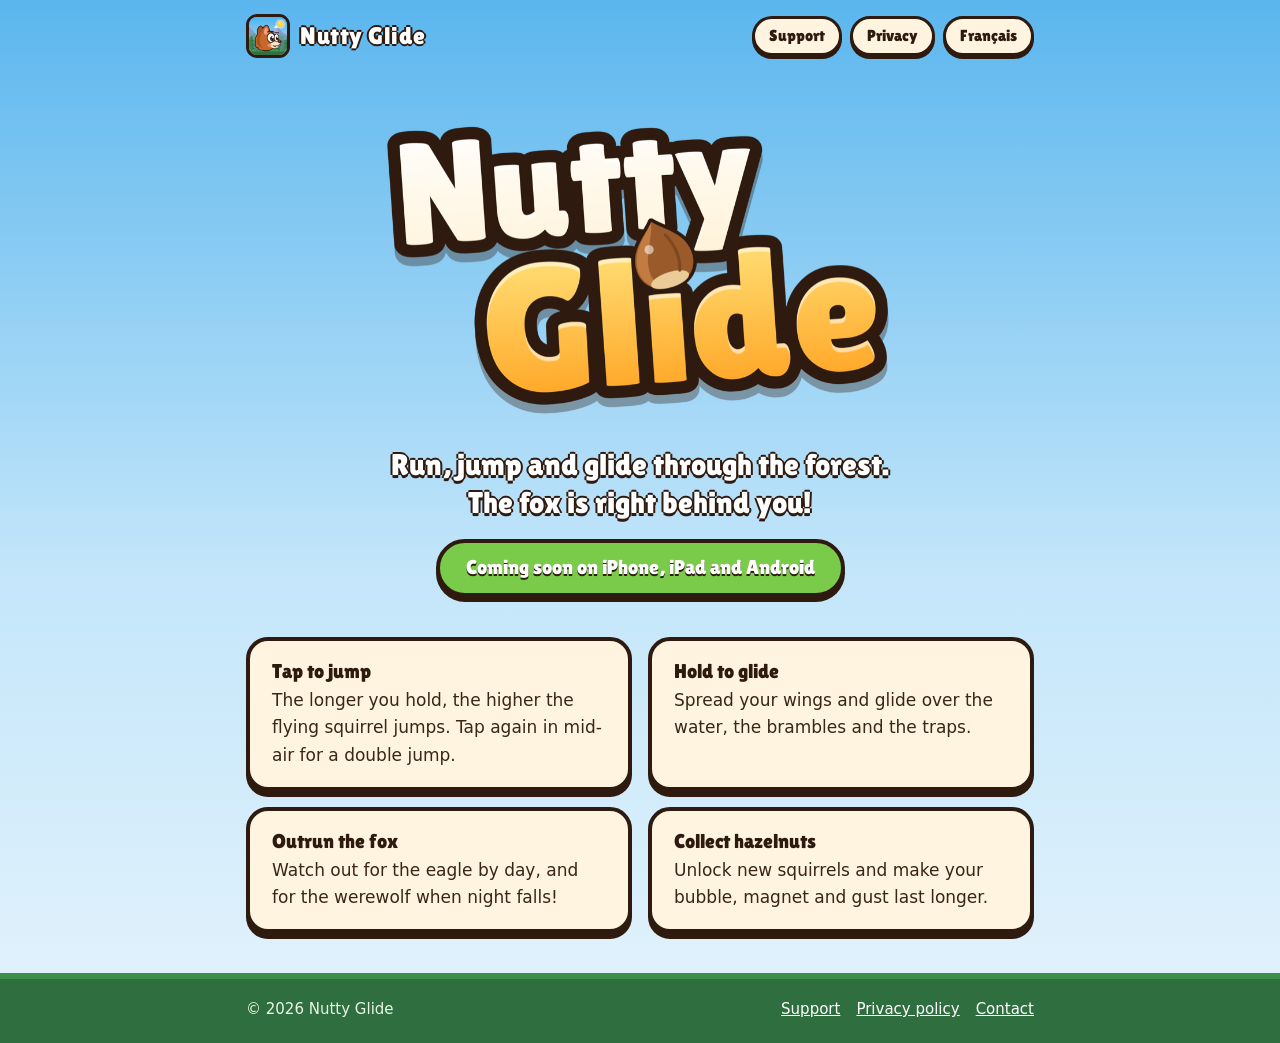
==== index.html @ 90b7078e "Nutty Glide website: home, privacy policy and support (English and French)" ====
<!doctype html>
<html lang="en">
<head>
  <meta charset="utf-8">
  <meta name="viewport" content="width=device-width, initial-scale=1">
  <meta http-equiv="Content-Security-Policy" content="default-src 'none'; img-src 'self'; style-src 'self'; font-src 'self'; base-uri 'none'; form-action 'none'">
  <meta name="referrer" content="no-referrer">
  <title>Nutty Glide: Squirrel Run</title>
  <meta name="description" content="Run, jump and glide through the forest with a flying squirrel. The fox is right behind you! A free game for iPhone, iPad and Android.">
  <link rel="icon" type="image/png" href="img/favicon.png">
  <link rel="apple-touch-icon" href="img/apple-touch-icon.png">
  <link rel="alternate" hreflang="fr" href="fr/">
  <link rel="stylesheet" href="style.css">
</head>
<body>
  <header class="top">
    <div class="wrap">
      <a class="brand" href="./"><img src="img/icon.png" alt="">Nutty Glide</a>
      <nav class="nav">
        <a href="support.html">Support</a>
        <a href="privacy.html">Privacy</a>
        <a href="fr/" hreflang="fr" lang="fr">Français</a>
      </nav>
    </div>
  </header>

  <main>
    <div class="wrap">
      <section class="hero">
        <img src="img/logo.png" width="900" height="585" alt="Nutty Glide">
        <p class="tagline">Run, jump and glide through the forest.<br>The fox is right behind you!</p>
        <span class="soon">Coming soon on iPhone, iPad and Android</span>
      </section>

      <section class="features">
        <div class="card">
          <h3>Tap to jump</h3>
          <p>The longer you hold, the higher the flying squirrel jumps. Tap again in mid-air for a double jump.</p>
        </div>
        <div class="card">
          <h3>Hold to glide</h3>
          <p>Spread your wings and glide over the water, the brambles and the traps.</p>
        </div>
        <div class="card">
          <h3>Outrun the fox</h3>
          <p>Watch out for the eagle by day, and for the werewolf when night falls!</p>
        </div>
        <div class="card">
          <h3>Collect hazelnuts</h3>
          <p>Unlock new squirrels and make your bubble, magnet and gust last longer.</p>
        </div>
      </section>
    </div>
  </main>

  <footer class="foot">
    <div class="wrap">
      <span>© 2026 Nutty Glide</span>
      <nav>
        <a href="support.html">Support</a>
        <a href="privacy.html">Privacy policy</a>
        <a href="mailto:aiconsulting.tech@proton.me">Contact</a>
      </nav>
    </div>
  </footer>
</body>
</html>
---- style.css ----
/* Nutty Glide website: the game's colors (sky, forest, wooden boards with a dark outline). No external files:
   the font is served from here, the site sets no cookie and loads nothing from other sites. */
@font-face {
  font-family: "Lilita One";
  src: url("fonts/LilitaOne-Regular.woff") format("woff");
  font-display: swap;
}

:root {
  --sky: #5bb6ee;
  --sky-light: #c4e6fa;
  --ink: #2e1a0f;
  --cream: #fff4df;
  --wood: #c98a4b;
  --wood-light: #e8b277;
  --green: #7acb4a;
  --green-dark: #3e8e4e;
  --forest: #2f6e3f;
  --text: #3a2618;
  --muted: #7a5a40;
}

* {
  box-sizing: border-box;
}

html {
  -webkit-text-size-adjust: 100%;
}

body {
  margin: 0;
  min-height: 100vh;
  display: flex;
  flex-direction: column;
  color: var(--text);
  background: linear-gradient(180deg, var(--sky) 0%, var(--sky-light) 55%, #e4f3fc 100%);
  font: 17px/1.6 system-ui, -apple-system, "Segoe UI", Roboto, "Helvetica Neue", Arial, sans-serif;
}

a {
  color: #1f6fb2;
}

.wrap {
  width: 100%;
  max-width: 820px;
  margin: 0 auto;
  padding: 0 16px;
}

/* Top bar */
.top {
  padding: 14px 0;
}

.top .wrap {
  display: flex;
  align-items: center;
  justify-content: space-between;
  gap: 12px;
  flex-wrap: wrap;
}

.brand {
  display: flex;
  align-items: center;
  gap: 10px;
  text-decoration: none;
  color: #fff;
  font-family: "Lilita One", system-ui, sans-serif;
  font-size: 24px;
  letter-spacing: 0.5px;
  text-shadow: 0 2px 0 var(--ink), 2px 0 0 var(--ink), -2px 0 0 var(--ink), 0 -2px 0 var(--ink);
}

.brand img {
  width: 44px;
  height: 44px;
  border-radius: 11px;
  border: 3px solid var(--ink);
}

.nav {
  display: flex;
  gap: 8px;
  flex-wrap: wrap;
}

.nav a {
  font-family: "Lilita One", system-ui, sans-serif;
  font-size: 16px;
  text-decoration: none;
  color: var(--ink);
  background: var(--cream);
  border: 3px solid var(--ink);
  border-radius: 999px;
  padding: 4px 14px 5px;
  box-shadow: 0 3px 0 var(--ink);
}

.nav a:active {
  transform: translateY(2px);
  box-shadow: 0 1px 0 var(--ink);
}

main {
  flex: 1;
  padding: 8px 0 40px;
}

/* Home */
.hero {
  text-align: center;
  padding: 12px 0 8px;
}

.hero img {
  width: 100%;
  max-width: 520px;
  height: auto;
}

.tagline {
  font-family: "Lilita One", system-ui, sans-serif;
  font-size: clamp(22px, 5vw, 30px);
  line-height: 1.25;
  color: #fff;
  margin: 8px 0 18px;
  text-shadow: 0 3px 0 var(--ink), 2px 0 0 var(--ink), -2px 0 0 var(--ink), 0 -2px 0 var(--ink);
}

.soon {
  display: inline-block;
  font-family: "Lilita One", system-ui, sans-serif;
  font-size: 20px;
  color: #fff;
  background: var(--green);
  border: 4px solid var(--ink);
  border-radius: 999px;
  padding: 8px 26px 10px;
  box-shadow: 0 5px 0 var(--ink);
  text-shadow: 0 2px 0 var(--ink);
}

.features {
  display: grid;
  grid-template-columns: repeat(auto-fit, minmax(300px, 1fr));
  gap: 16px;
  margin-top: 32px;
}

/* Wooden board cards */
.card {
  background: var(--cream);
  border: 4px solid var(--ink);
  border-radius: 22px;
  box-shadow: 0 6px 0 var(--ink);
  padding: 18px 22px;
}

.features .card h3 {
  margin: 0 0 4px;
}

.features .card p {
  margin: 0;
}

.board {
  background: var(--cream);
  border: 4px solid var(--ink);
  border-radius: 24px;
  box-shadow: 0 7px 0 var(--ink);
  padding: 8px 26px 26px;
  margin-top: 8px;
}

.board > h1:first-child {
  margin-top: 0;
}

h1,
h2,
h3 {
  font-family: "Lilita One", system-ui, sans-serif;
  font-weight: normal;
  color: var(--ink);
  line-height: 1.2;
}

h1 {
  font-size: clamp(28px, 6vw, 38px);
  margin: 18px 0 4px;
}

h2 {
  font-size: 24px;
  margin: 30px 0 6px;
}

h3 {
  font-size: 20px;
}

.updated {
  color: var(--muted);
  margin: 0 0 18px;
}

.summary {
  background: #fde7c4;
  border: 3px solid var(--wood);
  border-radius: 16px;
  padding: 10px 18px;
}

.summary ul {
  margin: 6px 0;
  padding-left: 20px;
}

li {
  margin: 4px 0;
}

.mail {
  font-weight: 700;
  word-break: break-all;
}

/* Bottom: the forest */
.foot {
  background: var(--forest);
  border-top: 6px solid var(--green-dark);
  color: #e9f6e4;
  padding: 18px 0 22px;
  font-size: 15px;
}

.foot a {
  color: #fff;
}

.foot .wrap {
  display: flex;
  justify-content: space-between;
  gap: 10px 20px;
  flex-wrap: wrap;
}

.foot nav {
  display: flex;
  gap: 16px;
  flex-wrap: wrap;
}
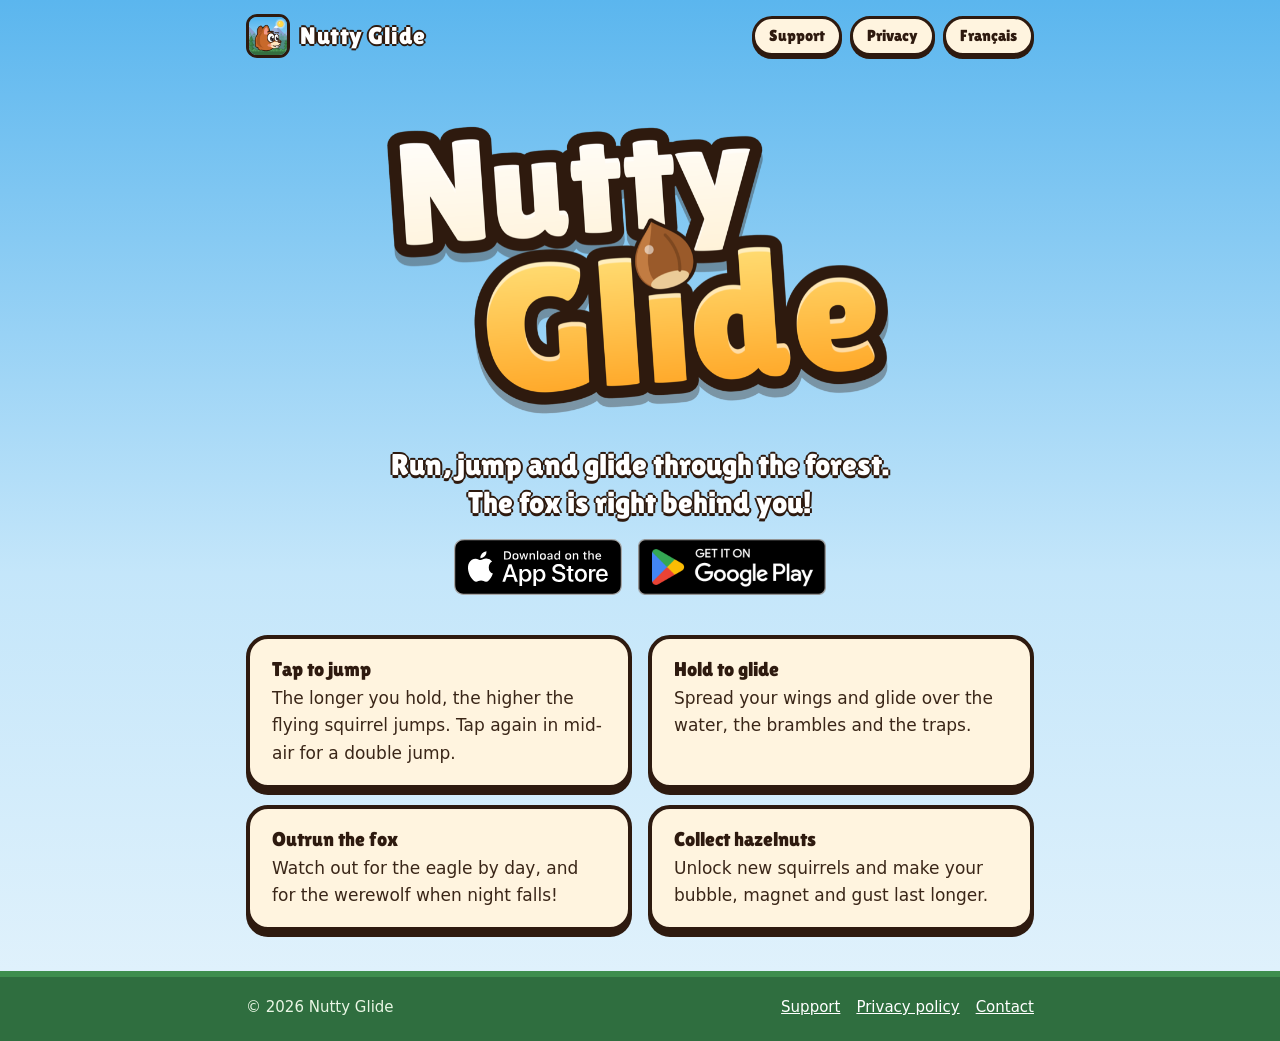
==== commit 5df0e9e7: "Home: App Store and Google Play badges instead of "Coming soon" Nutty Glide is out on both stores: t" ====
--- a/index.html
+++ b/index.html
@@ -29,7 +29,10 @@
       <section class="hero">
         <img src="img/logo.png" width="900" height="585" alt="Nutty Glide">
         <p class="tagline">Run, jump and glide through the forest.<br>The fox is right behind you!</p>
-        <span class="soon">Coming soon on iPhone, iPad and Android</span>
+        <div class="stores">
+          <a href="https://apps.apple.com/app/nutty-glide/id6833694876"><img src="img/badge-app-store.svg" width="120" height="40" alt="Download on the App Store"></a>
+          <a href="https://play.google.com/store/apps/details?id=com.aisqli.nuttyglide"><img src="img/badge-google-play.png" width="564" height="168" alt="Get it on Google Play"></a>
+        </div>
       </section>
 
       <section class="features">
@@ -59,7 +62,7 @@
       <nav>
         <a href="support.html">Support</a>
         <a href="privacy.html">Privacy policy</a>
-        <a href="mailto:aiconsulting.tech@proton.me">Contact</a>
+        <a href="mailto:contact@aisqli.com">Contact</a>
       </nav>
     </div>
   </footer>
--- a/style.css
+++ b/style.css
@@ -130,17 +130,29 @@
   text-shadow: 0 3px 0 var(--ink), 2px 0 0 var(--ink), -2px 0 0 var(--ink), 0 -2px 0 var(--ink);
 }
 
-.soon {
-  display: inline-block;
-  font-family: "Lilita One", system-ui, sans-serif;
-  font-size: 20px;
-  color: #fff;
-  background: var(--green);
-  border: 4px solid var(--ink);
-  border-radius: 999px;
-  padding: 8px 26px 10px;
-  box-shadow: 0 5px 0 var(--ink);
-  text-shadow: 0 2px 0 var(--ink);
+/* Official App Store and Google Play badges, same height side by side (one under the other on a narrow phone). */
+.stores {
+  display: flex;
+  justify-content: center;
+  align-items: center;
+  flex-wrap: wrap;
+  gap: 12px 16px;
+}
+
+.stores a {
+  display: block;
+  border-radius: 10px;
+}
+
+.stores a:active {
+  transform: translateY(2px);
+}
+
+.hero .stores img {
+  display: block;
+  width: auto;
+  max-width: none;
+  height: 56px;
 }
 
 .features {
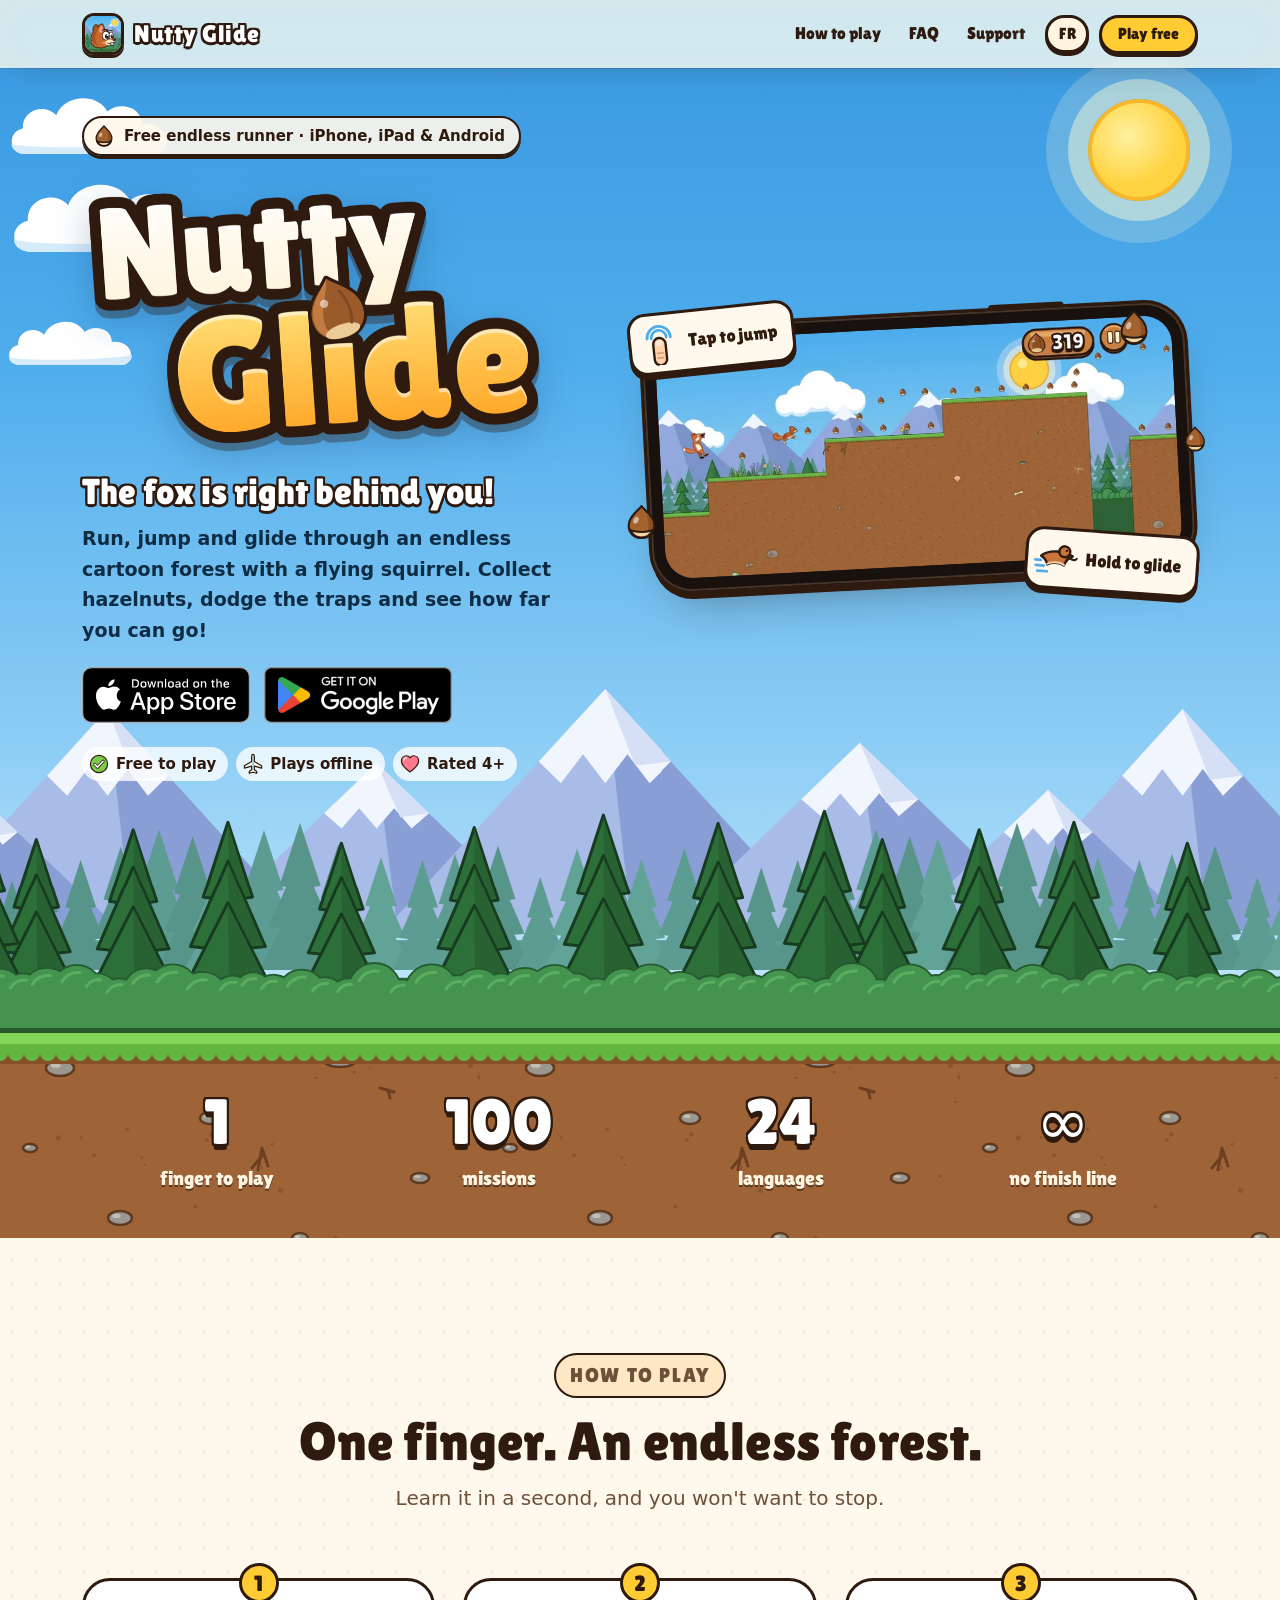
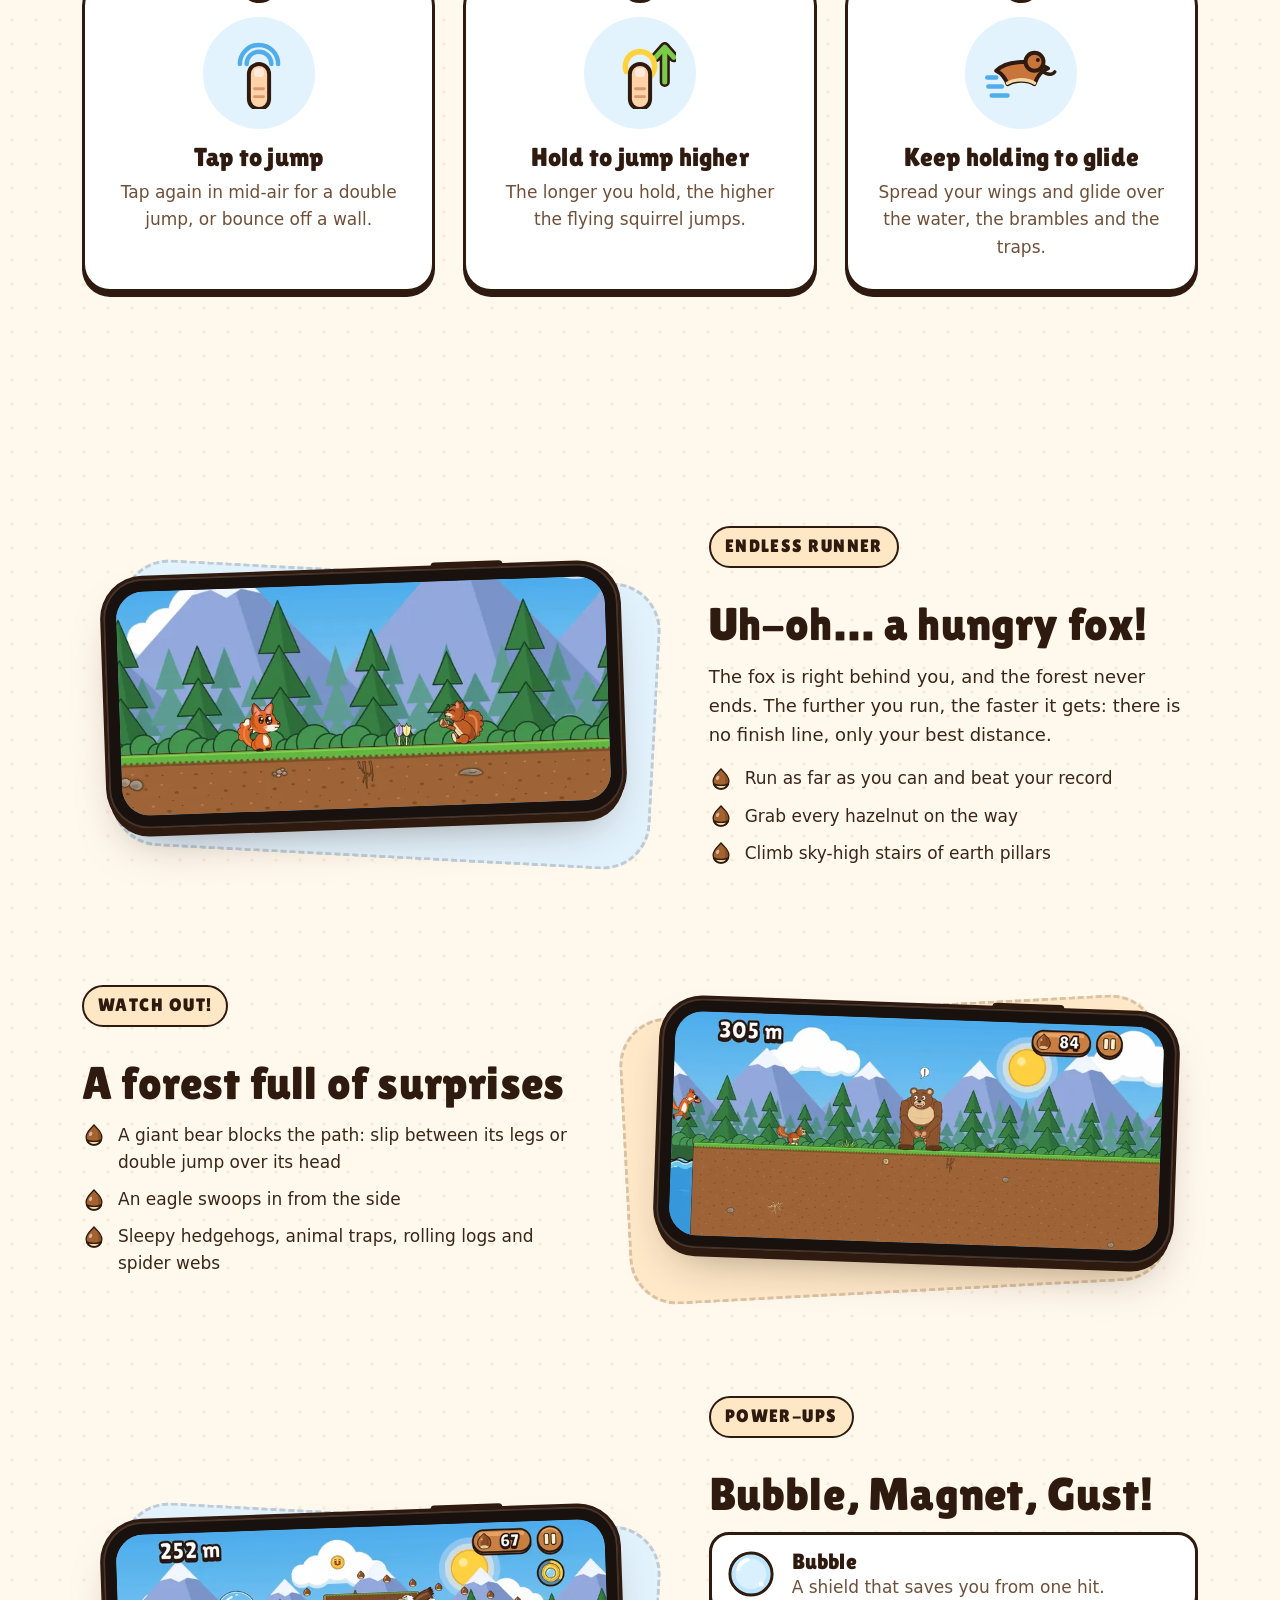
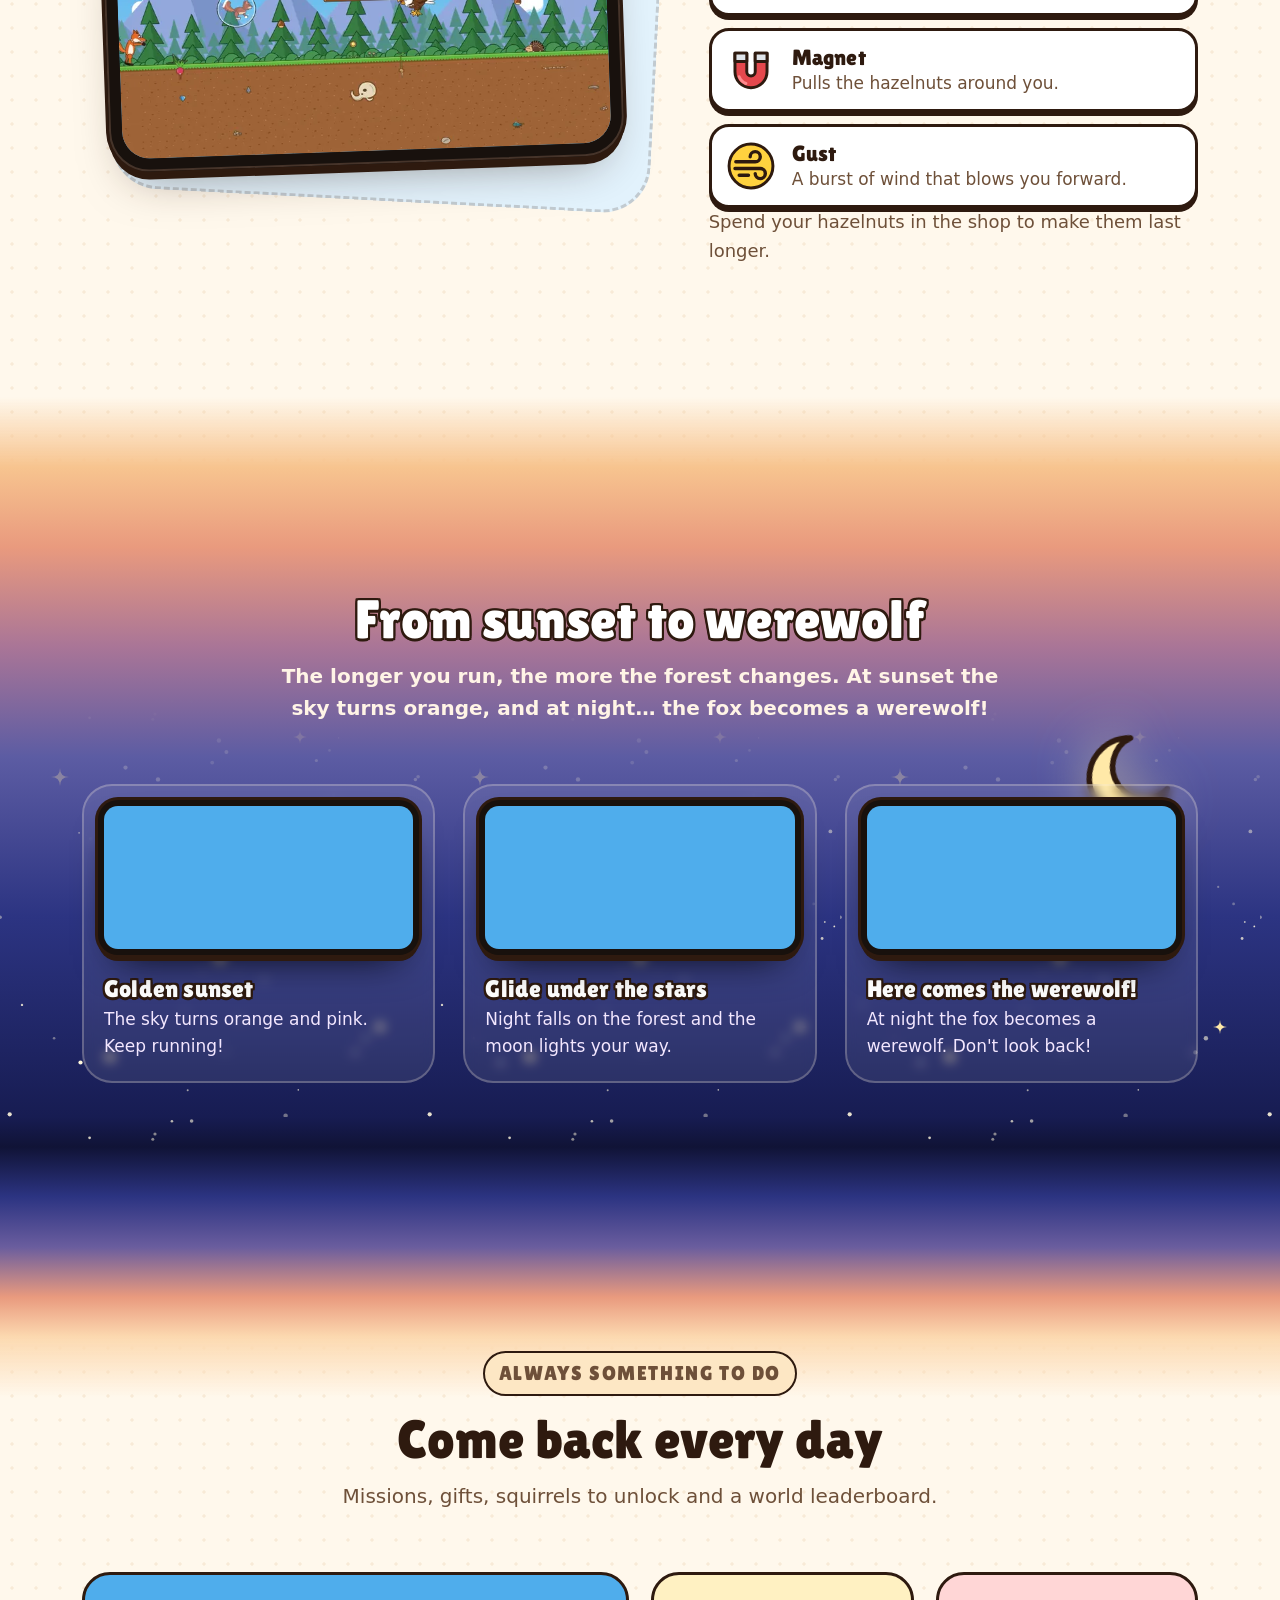
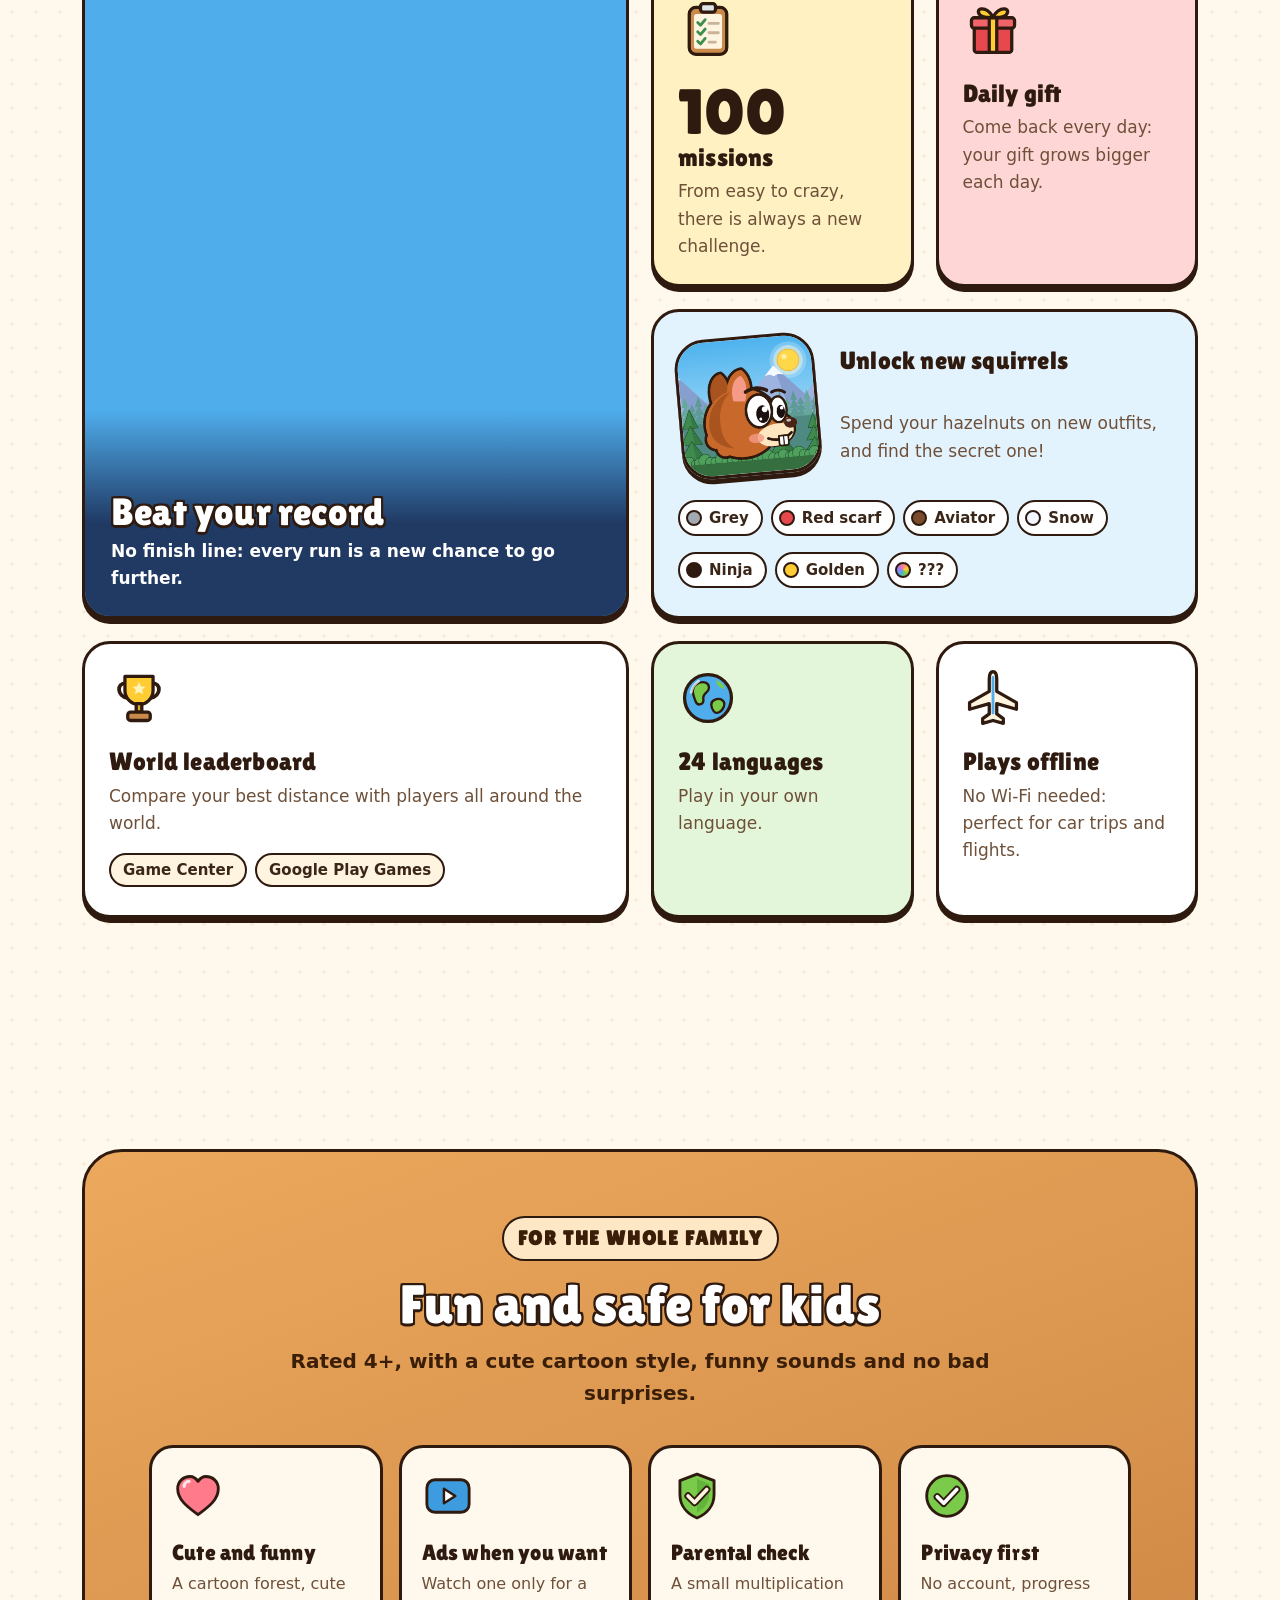
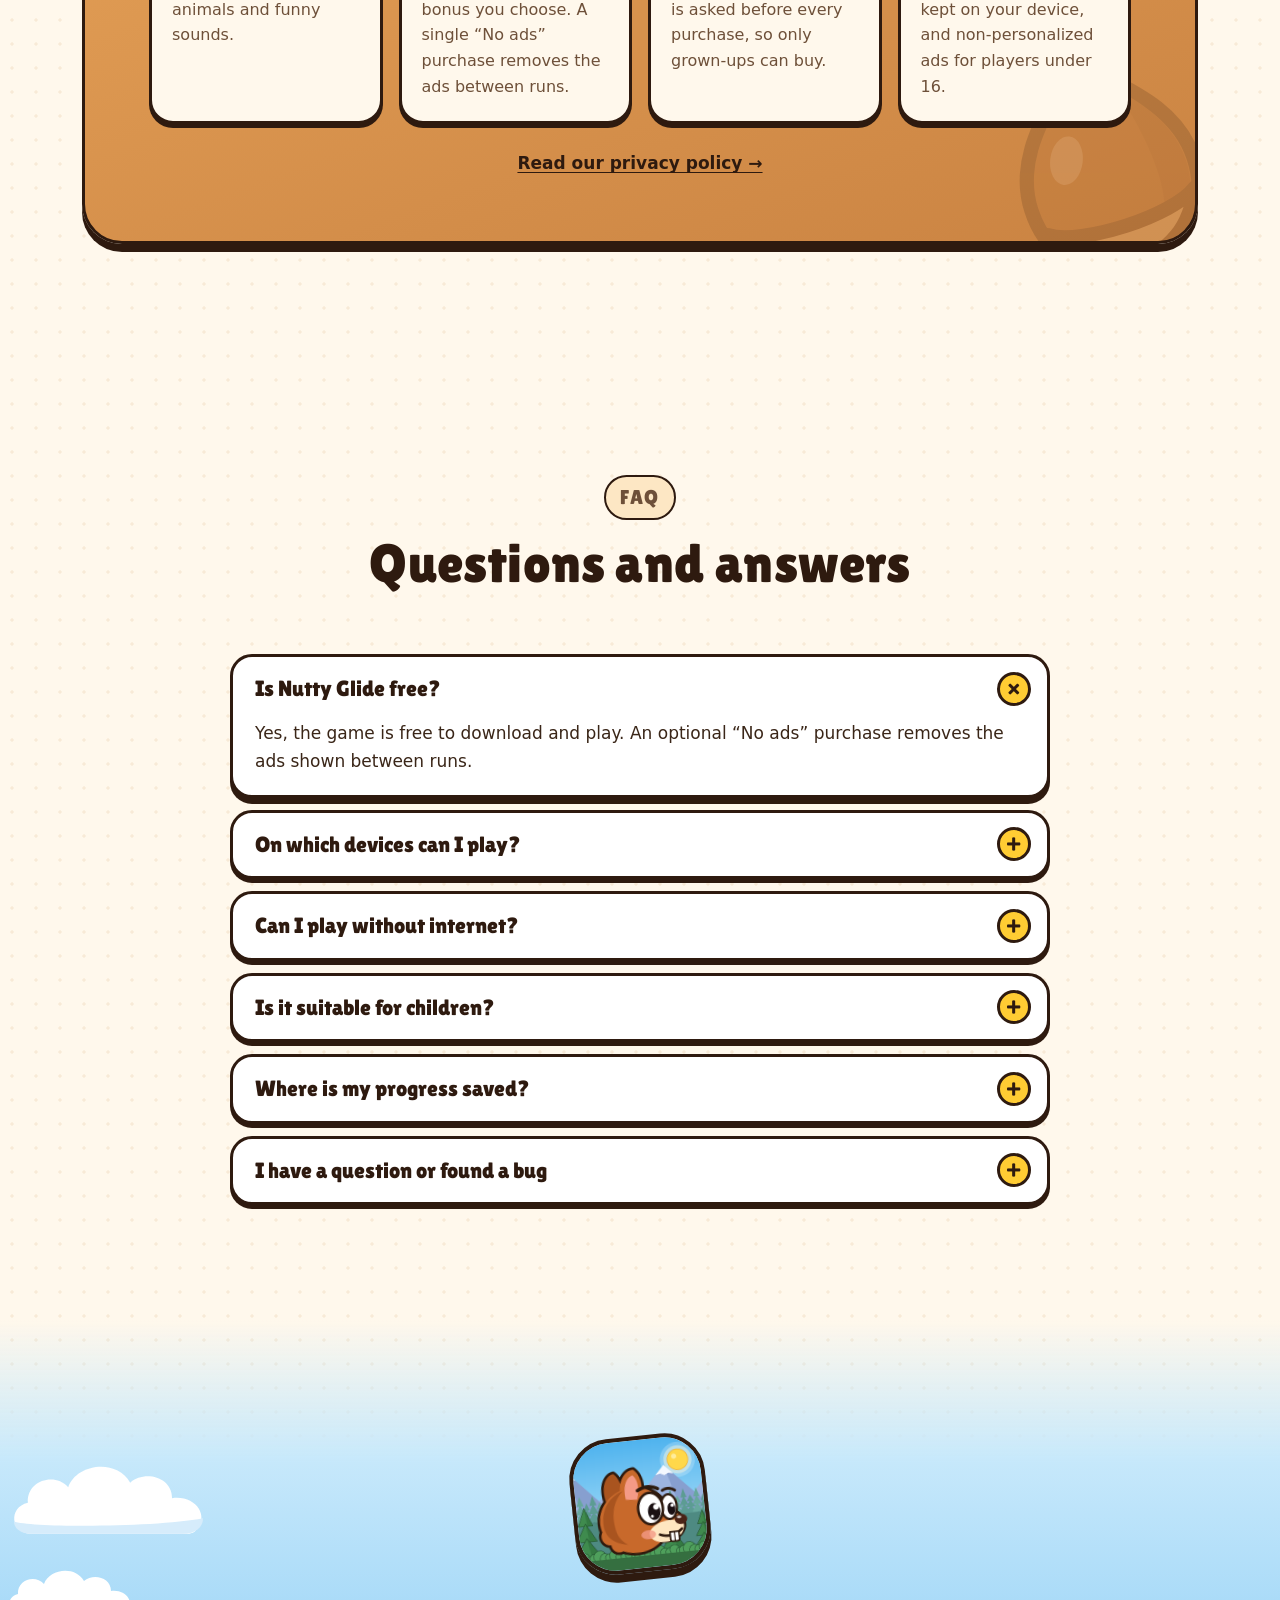
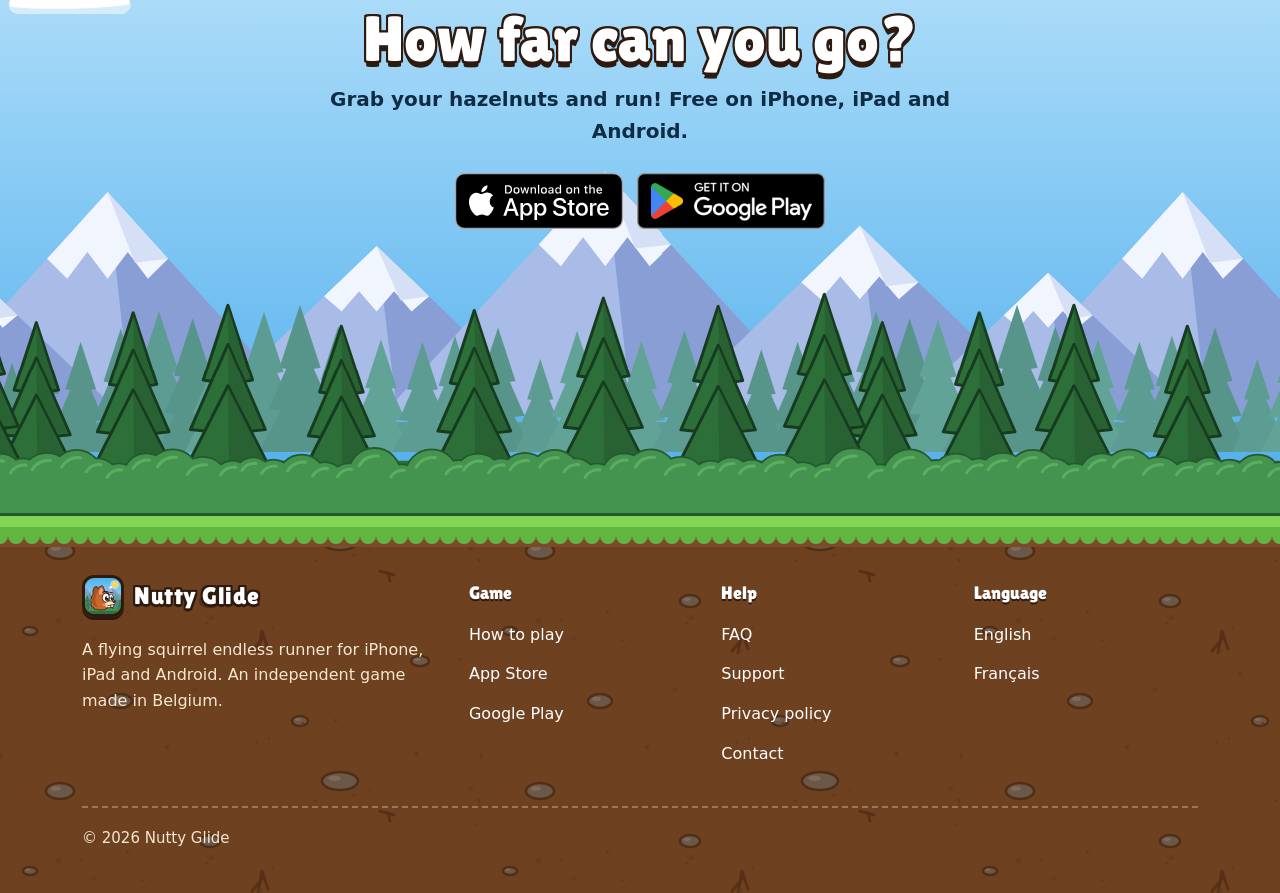
==== commit f7d33274: "Home: modern redesign of the landing page (EN and FR) New game-style landing page: animated forest h" ====
--- a/index.html
+++ b/index.html
@@ -2,68 +2,432 @@
 <html lang="en">
 <head>
   <meta charset="utf-8">
-  <meta name="viewport" content="width=device-width, initial-scale=1">
+  <meta name="viewport" content="width=device-width, initial-scale=1, viewport-fit=cover">
   <meta http-equiv="Content-Security-Policy" content="default-src 'none'; img-src 'self'; style-src 'self'; font-src 'self'; base-uri 'none'; form-action 'none'">
   <meta name="referrer" content="no-referrer">
   <title>Nutty Glide: Squirrel Run</title>
   <meta name="description" content="Run, jump and glide through the forest with a flying squirrel. The fox is right behind you! A free game for iPhone, iPad and Android.">
+  <meta name="theme-color" content="#4fadec">
+  <meta name="apple-itunes-app" content="app-id=6833694876">
+  <link rel="canonical" href="https://nuttyglide.github.io/">
+  <link rel="alternate" hreflang="en" href="https://nuttyglide.github.io/">
+  <link rel="alternate" hreflang="fr" href="https://nuttyglide.github.io/fr/">
+  <link rel="alternate" hreflang="x-default" href="https://nuttyglide.github.io/">
+  <meta property="og:type" content="website">
+  <meta property="og:site_name" content="Nutty Glide">
+  <meta property="og:title" content="Nutty Glide: Squirrel Run">
+  <meta property="og:description" content="Run, jump and glide through the forest with a flying squirrel. The fox is right behind you! Free on iPhone, iPad and Android.">
+  <meta property="og:url" content="https://nuttyglide.github.io/">
+  <meta property="og:image" content="https://nuttyglide.github.io/img/og-image.jpg">
+  <meta property="og:image:width" content="1200">
+  <meta property="og:image:height" content="630">
+  <meta property="og:locale" content="en_US">
+  <meta property="og:locale:alternate" content="fr_FR">
+  <meta name="twitter:card" content="summary_large_image">
   <link rel="icon" type="image/png" href="img/favicon.png">
   <link rel="apple-touch-icon" href="img/apple-touch-icon.png">
-  <link rel="alternate" hreflang="fr" href="fr/">
+  <link rel="preload" href="fonts/LilitaOne-Regular.woff" as="font" type="font/woff" crossorigin>
   <link rel="stylesheet" href="style.css">
 </head>
 <body>
+  <a class="skip" href="#main">Skip to content</a>
+
   <header class="top">
     <div class="wrap">
-      <a class="brand" href="./"><img src="img/icon.png" alt="">Nutty Glide</a>
-      <nav class="nav">
-        <a href="support.html">Support</a>
-        <a href="privacy.html">Privacy</a>
-        <a href="fr/" hreflang="fr" lang="fr">Français</a>
+      <a class="brand" href="./"><img src="img/icon.png" width="512" height="512" alt="">Nutty Glide</a>
+      <nav class="nav" aria-label="Main">
+        <a class="nav-link" href="#how">How to play</a>
+        <a class="nav-link" href="#faq">FAQ</a>
+        <a class="nav-link" href="support.html">Support</a>
+        <a class="lang" href="fr/" hreflang="fr" lang="fr"><span aria-hidden="true">FR</span><span class="sr-only">Français</span></a>
+        <a class="btn btn-small" href="#download">Play free</a>
       </nav>
     </div>
   </header>
 
-  <main>
-    <div class="wrap">
-      <section class="hero">
-        <img src="img/logo.png" width="900" height="585" alt="Nutty Glide">
-        <p class="tagline">Run, jump and glide through the forest.<br>The fox is right behind you!</p>
+  <main id="main">
+    <section class="hero" aria-labelledby="hero-title">
+      <div class="sky" aria-hidden="true">
+        <span class="sun"></span>
+        <span class="cloud c1"></span>
+        <span class="cloud c2"></span>
+        <span class="cloud c3"></span>
+      </div>
+
+      <div class="wrap hero-grid">
+        <div class="hero-copy">
+          <p class="eyebrow"><img src="img/icons/hazelnut.svg" width="64" height="64" alt="">Free endless runner · iPhone, iPad &amp; Android</p>
+          <h1 id="hero-title"><img class="logo" src="img/logo.png" width="900" height="585" alt="Nutty Glide"></h1>
+          <p class="tagline">The fox is right behind you!</p>
+          <p class="lead">Run, jump and glide through an endless cartoon forest with a flying squirrel. Collect hazelnuts, dodge the traps and see how far you can go!</p>
+          <div class="stores">
+            <a href="https://apps.apple.com/app/nutty-glide/id6833694876"><img src="img/badge-app-store.svg" width="120" height="40" alt="Download on the App Store"></a>
+            <a href="https://play.google.com/store/apps/details?id=com.aisqli.nuttyglide"><img src="img/badge-google-play.png" width="564" height="168" alt="Get it on Google Play"></a>
+          </div>
+          <ul class="chips">
+            <li><img src="img/icons/check.svg" width="64" height="64" alt="">Free to play</li>
+            <li><img src="img/icons/plane.svg" width="64" height="64" alt="">Plays offline</li>
+            <li><img src="img/icons/heart.svg" width="64" height="64" alt="">Rated 4+</li>
+          </ul>
+        </div>
+
+        <div class="hero-art">
+          <div class="phone">
+            <picture>
+              <source type="image/webp" srcset="img/shots/glide-720.webp 720w, img/shots/glide-1280.webp 1280w" sizes="(max-width: 1020px) 92vw, 620px">
+              <img src="img/shots/glide.jpg" width="1280" height="588" alt="The flying squirrel glides over the forest between earth-pillar stairs, with hazelnuts to collect.">
+            </picture>
+          </div>
+          <p class="sticker s1"><img src="img/icons/tap.svg" width="64" height="64" alt="">Tap to jump</p>
+          <p class="sticker s2"><img src="img/icons/glide.svg" width="64" height="64" alt="">Hold to glide</p>
+          <img class="nut n1" src="img/icons/hazelnut.svg" width="64" height="64" alt="">
+          <img class="nut n2" src="img/icons/hazelnut.svg" width="64" height="64" alt="">
+          <img class="nut n3" src="img/icons/hazelnut.svg" width="64" height="64" alt="">
+        </div>
+      </div>
+
+      <div class="land" aria-hidden="true">
+        <div class="layer l-mount"></div>
+        <div class="layer l-far"></div>
+        <div class="layer l-near"></div>
+        <div class="layer l-bush"></div>
+      </div>
+    </section>
+
+    <section class="ground" aria-label="The game in numbers">
+      <ul class="stats wrap">
+        <li><strong>1</strong><span>finger to play</span></li>
+        <li><strong>100</strong><span>missions</span></li>
+        <li><strong>24</strong><span>languages</span></li>
+        <li><strong>∞</strong><span>no finish line</span></li>
+      </ul>
+    </section>
+
+    <section class="section" id="how" aria-labelledby="how-title">
+      <div class="wrap">
+        <div class="section-head reveal">
+          <p class="kicker">How to play</p>
+          <h2 id="how-title">One finger. An endless forest.</h2>
+          <p>Learn it in a second, and you won't want to stop.</p>
+        </div>
+        <ol class="steps">
+          <li class="step reveal">
+            <div class="step-icon"><img src="img/icons/tap.svg" width="64" height="64" alt=""></div>
+            <h3>Tap to jump</h3>
+            <p>Tap again in mid-air for a double jump, or bounce off a wall.</p>
+          </li>
+          <li class="step reveal">
+            <div class="step-icon"><img src="img/icons/hold.svg" width="64" height="64" alt=""></div>
+            <h3>Hold to jump higher</h3>
+            <p>The longer you hold, the higher the flying squirrel jumps.</p>
+          </li>
+          <li class="step reveal">
+            <div class="step-icon"><img src="img/icons/glide.svg" width="64" height="64" alt=""></div>
+            <h3>Keep holding to glide</h3>
+            <p>Spread your wings and glide over the water, the brambles and the traps.</p>
+          </li>
+        </ol>
+      </div>
+    </section>
+
+    <section class="section" aria-label="Features">
+      <div class="wrap features">
+        <article class="feature reveal">
+          <div class="feature-media">
+            <div class="phone">
+              <picture>
+                <source type="image/webp" srcset="img/shots/fox-720.webp 720w, img/shots/fox-1280.webp 1280w" sizes="(max-width: 860px) 92vw, 600px">
+                <img src="img/shots/fox.jpg" width="1280" height="588" loading="lazy" alt="A hungry fox runs after the flying squirrel through the forest.">
+              </picture>
+            </div>
+          </div>
+          <div class="feature-copy">
+            <p class="kicker">Endless runner</p>
+            <h2>Uh-oh… a hungry fox!</h2>
+            <p>The fox is right behind you, and the forest never ends. The further you run, the faster it gets: there is no finish line, only your best distance.</p>
+            <ul class="nut-list">
+              <li>Run as far as you can and beat your record</li>
+              <li>Grab every hazelnut on the way</li>
+              <li>Climb sky-high stairs of earth pillars</li>
+            </ul>
+          </div>
+        </article>
+
+        <article class="feature feature-flip reveal">
+          <div class="feature-media">
+            <div class="phone">
+              <picture>
+                <source type="image/webp" srcset="img/shots/bear-720.webp 720w, img/shots/bear-1280.webp 1280w" sizes="(max-width: 860px) 92vw, 600px">
+                <img src="img/shots/bear.jpg" width="1280" height="588" loading="lazy" alt="A giant bear blocks the path of the flying squirrel.">
+              </picture>
+            </div>
+          </div>
+          <div class="feature-copy">
+            <p class="kicker">Watch out!</p>
+            <h2>A forest full of surprises</h2>
+            <ul class="nut-list">
+              <li>A giant bear blocks the path: slip between its legs or double jump over its head</li>
+              <li>An eagle swoops in from the side</li>
+              <li>Sleepy hedgehogs, animal traps, rolling logs and spider webs</li>
+            </ul>
+          </div>
+        </article>
+
+        <article class="feature reveal">
+          <div class="feature-media">
+            <div class="phone">
+              <picture>
+                <source type="image/webp" srcset="img/shots/powerups-720.webp 720w, img/shots/powerups-1280.webp 1280w" sizes="(max-width: 860px) 92vw, 600px">
+                <img src="img/shots/powerups.jpg" width="1280" height="588" loading="lazy" alt="The flying squirrel inside a bubble, with a magnet pulling hazelnuts.">
+              </picture>
+            </div>
+          </div>
+          <div class="feature-copy">
+            <p class="kicker">Power-ups</p>
+            <h2>Bubble, Magnet, Gust!</h2>
+            <ul class="powerups">
+              <li><img src="img/icons/bubble.svg" width="64" height="64" alt=""><div><h3>Bubble</h3><p>A shield that saves you from one hit.</p></div></li>
+              <li><img src="img/icons/magnet.svg" width="64" height="64" alt=""><div><h3>Magnet</h3><p>Pulls the hazelnuts around you.</p></div></li>
+              <li><img src="img/icons/gust.svg" width="64" height="64" alt=""><div><h3>Gust</h3><p>A burst of wind that blows you forward.</p></div></li>
+            </ul>
+            <p class="note">Spend your hazelnuts in the shop to make them last longer.</p>
+          </div>
+        </article>
+      </div>
+    </section>
+
+    <section class="night" aria-labelledby="night-title">
+      <img class="moon" src="img/icons/moon.svg" width="64" height="64" alt="">
+      <div class="wrap">
+        <div class="section-head reveal">
+          <h2 id="night-title">From sunset to werewolf</h2>
+          <p>The longer you run, the more the forest changes. At sunset the sky turns orange, and at night… the fox becomes a werewolf!</p>
+        </div>
+        <ul class="cycle">
+          <li class="reveal">
+            <div class="phone">
+              <picture>
+                <source type="image/webp" srcset="img/shots/sunset-720.webp 720w, img/shots/sunset-1280.webp 1280w" sizes="(max-width: 860px) 80vw, 380px">
+                <img src="img/shots/sunset.jpg" width="1280" height="588" loading="lazy" alt="The forest under an orange and pink sunset sky.">
+              </picture>
+            </div>
+            <h3>Golden sunset</h3>
+            <p>The sky turns orange and pink. Keep running!</p>
+          </li>
+          <li class="reveal">
+            <div class="phone">
+              <picture>
+                <source type="image/webp" srcset="img/shots/night-720.webp 720w, img/shots/night-1280.webp 1280w" sizes="(max-width: 860px) 80vw, 380px">
+                <img src="img/shots/night.jpg" width="1280" height="588" loading="lazy" alt="The flying squirrel glides through the forest at night.">
+              </picture>
+            </div>
+            <h3>Glide under the stars</h3>
+            <p>Night falls on the forest and the moon lights your way.</p>
+          </li>
+          <li class="reveal">
+            <div class="phone">
+              <picture>
+                <source type="image/webp" srcset="img/shots/werewolf-720.webp 720w, img/shots/werewolf-1280.webp 1280w" sizes="(max-width: 860px) 80vw, 380px">
+                <img src="img/shots/werewolf.jpg" width="1280" height="588" loading="lazy" alt="A werewolf chases the flying squirrel at night.">
+              </picture>
+            </div>
+            <h3>Here comes the werewolf!</h3>
+            <p>At night the fox becomes a werewolf. Don't look back!</p>
+          </li>
+        </ul>
+      </div>
+    </section>
+
+    <section class="section dawn" aria-labelledby="more-title">
+      <div class="wrap">
+        <div class="section-head reveal">
+          <p class="kicker">Always something to do</p>
+          <h2 id="more-title">Come back every day</h2>
+          <p>Missions, gifts, squirrels to unlock and a world leaderboard.</p>
+        </div>
+        <div class="bento">
+          <article class="tile t-record reveal">
+            <picture>
+              <source type="image/webp" srcset="img/shots/record-720.webp 720w, img/shots/record-1280.webp 1280w" sizes="(max-width: 1020px) 92vw, 580px">
+              <img src="img/shots/record.jpg" width="1280" height="588" loading="lazy" alt="The flying squirrel runs past a waterfall in the forest.">
+            </picture>
+            <div class="tile-text">
+              <h3>Beat your record</h3>
+              <p>No finish line: every run is a new chance to go further.</p>
+            </div>
+          </article>
+          <article class="tile t-missions reveal">
+            <img class="tile-icon" src="img/icons/missions.svg" width="64" height="64" alt="">
+            <h3><span class="tile-big">100</span> missions</h3>
+            <p>From easy to crazy, there is always a new challenge.</p>
+          </article>
+          <article class="tile t-gift reveal">
+            <img class="tile-icon" src="img/icons/gift.svg" width="64" height="64" alt="">
+            <h3>Daily gift</h3>
+            <p>Come back every day: your gift grows bigger each day.</p>
+          </article>
+          <article class="tile t-squirrels reveal">
+            <img class="avatar" src="img/icon.png" width="512" height="512" loading="lazy" alt="">
+            <h3>Unlock new squirrels</h3>
+            <p>Spend your hazelnuts on new outfits, and find the secret one!</p>
+            <ul class="outfits" aria-label="Outfits">
+              <li class="o-grey">Grey</li>
+              <li class="o-scarf">Red scarf</li>
+              <li class="o-aviator">Aviator</li>
+              <li class="o-snow">Snow</li>
+              <li class="o-ninja">Ninja</li>
+              <li class="o-golden">Golden</li>
+              <li class="o-secret">???</li>
+            </ul>
+          </article>
+          <article class="tile t-leaderboard reveal">
+            <img class="tile-icon" src="img/icons/trophy.svg" width="64" height="64" alt="">
+            <h3>World leaderboard</h3>
+            <p>Compare your best distance with players all around the world.</p>
+            <ul class="platforms">
+              <li>Game Center</li>
+              <li>Google Play Games</li>
+            </ul>
+          </article>
+          <article class="tile t-lang reveal">
+            <img class="tile-icon" src="img/icons/globe.svg" width="64" height="64" alt="">
+            <h3>24 languages</h3>
+            <p>Play in your own language.</p>
+          </article>
+          <article class="tile t-offline reveal">
+            <img class="tile-icon" src="img/icons/plane.svg" width="64" height="64" alt="">
+            <h3>Plays offline</h3>
+            <p>No <span class="nowrap">Wi-Fi</span> needed: perfect for car trips and flights.</p>
+          </article>
+        </div>
+      </div>
+    </section>
+
+    <section class="section" aria-labelledby="family-title">
+      <div class="wrap">
+        <div class="family reveal">
+          <div class="section-head">
+            <p class="kicker">For the whole family</p>
+            <h2 id="family-title">Fun and safe for kids</h2>
+            <p>Rated 4+, with a cute cartoon style, funny sounds and no bad surprises.</p>
+          </div>
+          <ul class="family-grid">
+            <li>
+              <img src="img/icons/heart.svg" width="64" height="64" alt="">
+              <h3>Cute and funny</h3>
+              <p>A cartoon forest, cute animals and funny sounds.</p>
+            </li>
+            <li>
+              <img src="img/icons/ad.svg" width="64" height="64" alt="">
+              <h3>Ads when you want</h3>
+              <p>Watch one only for a bonus you choose. A single “No ads” purchase removes the ads between runs.</p>
+            </li>
+            <li>
+              <img src="img/icons/shield.svg" width="64" height="64" alt="">
+              <h3>Parental check</h3>
+              <p>A small multiplication is asked before every purchase, so only grown-ups can buy.</p>
+            </li>
+            <li>
+              <img src="img/icons/check.svg" width="64" height="64" alt="">
+              <h3>Privacy first</h3>
+              <p>No account, progress kept on your device, and non-personalized ads for players under 16.</p>
+            </li>
+          </ul>
+          <p class="family-more"><a href="privacy.html">Read our privacy policy →</a></p>
+        </div>
+      </div>
+    </section>
+
+    <section class="section" id="faq" aria-labelledby="faq-title">
+      <div class="wrap">
+        <div class="section-head reveal">
+          <p class="kicker">FAQ</p>
+          <h2 id="faq-title">Questions and answers</h2>
+        </div>
+        <div class="faq reveal">
+          <details name="faq" open>
+            <summary>Is Nutty Glide free?</summary>
+            <div class="answer"><p>Yes, the game is free to download and play. An optional “No ads” purchase removes the ads shown between runs.</p></div>
+          </details>
+          <details name="faq">
+            <summary>On which devices can I play?</summary>
+            <div class="answer"><p>On iPhone and iPad (iOS and iPadOS 15 or later) from the App Store, and on Android phones and tablets from Google Play.</p></div>
+          </details>
+          <details name="faq">
+            <summary>Can I play without internet?</summary>
+            <div class="answer"><p>Yes! The game works offline, perfect for car trips and flights. You only need a connection for the world leaderboard and for ads.</p></div>
+          </details>
+          <details name="faq">
+            <summary>Is it suitable for children?</summary>
+            <div class="answer"><p>Yes, it is rated 4+. Players under 16 only get non-personalized ads suitable for children, and a parental check is shown before any purchase.</p></div>
+          </details>
+          <details name="faq">
+            <summary>Where is my progress saved?</summary>
+            <div class="answer"><p>On your device only: there is no account to create. Deleting the game, or moving to another phone, starts the game over.</p></div>
+          </details>
+          <details name="faq">
+            <summary>I have a question or found a bug</summary>
+            <div class="answer"><p>Have a look at the <a href="support.html">support page</a> or write to <a class="mail" href="mailto:contact@aisqli.com">contact@aisqli.com</a>.</p></div>
+          </details>
+        </div>
+      </div>
+    </section>
+
+    <section class="cta" id="download" aria-labelledby="cta-title">
+      <div class="sky" aria-hidden="true">
+        <span class="cloud c1"></span>
+        <span class="cloud c2"></span>
+      </div>
+      <div class="wrap cta-in reveal">
+        <img class="cta-icon" src="img/icon.png" width="512" height="512" loading="lazy" alt="">
+        <h2 id="cta-title">How far can you go?</h2>
+        <p>Grab your hazelnuts and run! Free on iPhone, iPad and Android.</p>
         <div class="stores">
-          <a href="https://apps.apple.com/app/nutty-glide/id6833694876"><img src="img/badge-app-store.svg" width="120" height="40" alt="Download on the App Store"></a>
-          <a href="https://play.google.com/store/apps/details?id=com.aisqli.nuttyglide"><img src="img/badge-google-play.png" width="564" height="168" alt="Get it on Google Play"></a>
-        </div>
-      </section>
-
-      <section class="features">
-        <div class="card">
-          <h3>Tap to jump</h3>
-          <p>The longer you hold, the higher the flying squirrel jumps. Tap again in mid-air for a double jump.</p>
-        </div>
-        <div class="card">
-          <h3>Hold to glide</h3>
-          <p>Spread your wings and glide over the water, the brambles and the traps.</p>
-        </div>
-        <div class="card">
-          <h3>Outrun the fox</h3>
-          <p>Watch out for the eagle by day, and for the werewolf when night falls!</p>
-        </div>
-        <div class="card">
-          <h3>Collect hazelnuts</h3>
-          <p>Unlock new squirrels and make your bubble, magnet and gust last longer.</p>
-        </div>
-      </section>
-    </div>
+          <a href="https://apps.apple.com/app/nutty-glide/id6833694876"><img src="img/badge-app-store.svg" width="120" height="40" loading="lazy" alt="Download on the App Store"></a>
+          <a href="https://play.google.com/store/apps/details?id=com.aisqli.nuttyglide"><img src="img/badge-google-play.png" width="564" height="168" loading="lazy" alt="Get it on Google Play"></a>
+        </div>
+      </div>
+      <div class="land" aria-hidden="true">
+        <div class="layer l-mount"></div>
+        <div class="layer l-far"></div>
+        <div class="layer l-near"></div>
+      </div>
+    </section>
   </main>
 
   <footer class="foot">
     <div class="wrap">
-      <span>© 2026 Nutty Glide</span>
-      <nav>
-        <a href="support.html">Support</a>
-        <a href="privacy.html">Privacy policy</a>
-        <a href="mailto:contact@aisqli.com">Contact</a>
-      </nav>
+      <div class="foot-grid">
+        <div class="foot-about">
+          <a class="brand" href="./"><img src="img/icon.png" width="512" height="512" loading="lazy" alt="">Nutty Glide</a>
+          <p>A flying squirrel endless runner for iPhone, iPad and Android. An independent game made in Belgium.</p>
+        </div>
+        <div>
+          <p class="foot-title">Game</p>
+          <ul>
+            <li><a href="#how">How to play</a></li>
+            <li><a href="https://apps.apple.com/app/nutty-glide/id6833694876">App Store</a></li>
+            <li><a href="https://play.google.com/store/apps/details?id=com.aisqli.nuttyglide">Google Play</a></li>
+          </ul>
+        </div>
+        <div>
+          <p class="foot-title">Help</p>
+          <ul>
+            <li><a href="#faq">FAQ</a></li>
+            <li><a href="support.html">Support</a></li>
+            <li><a href="privacy.html">Privacy policy</a></li>
+            <li><a href="mailto:contact@aisqli.com">Contact</a></li>
+          </ul>
+        </div>
+        <div>
+          <p class="foot-title">Language</p>
+          <ul>
+            <li><a href="./" aria-current="page">English</a></li>
+            <li><a href="fr/" hreflang="fr" lang="fr">Français</a></li>
+          </ul>
+        </div>
+      </div>
+      <p class="foot-bottom">© 2026 Nutty Glide</p>
     </div>
   </footer>
 </body>
--- a/style.css
+++ b/style.css
@@ -1,5 +1,6 @@
-/* Nutty Glide website: the game's colors (sky, forest, wooden boards with a dark outline). No external files:
-   the font is served from here, the site sets no cookie and loads nothing from other sites. */
+/* Nutty Glide website: the game's look (sky, forest, ground, chunky outlines) with a modern layout.
+   No external files and no script: the font and images are served from here, the site sets no cookie
+   and loads nothing from other sites. Animations are pure CSS and stop when "reduce motion" is on. */
 @font-face {
   font-family: "Lilita One";
   src: url("fonts/LilitaOne-Regular.woff") format("woff");
@@ -7,25 +8,45 @@
 }
 
 :root {
-  --sky: #5bb6ee;
-  --sky-light: #c4e6fa;
   --ink: #2e1a0f;
+  --text: #3a2618;
+  --muted: #6e5039;
+  --paper: #fff8ec;
   --cream: #fff4df;
+  --sand: #fde7c4;
   --wood: #c98a4b;
-  --wood-light: #e8b277;
+  --orange: #eca95d;
+  --orange-dark: #ca8342;
+  --sky: #4fadec;
+  --sky-deep: #3a98df;
+  --sky-pale: #e3f3fd;
   --green: #7acb4a;
   --green-dark: #3e8e4e;
-  --forest: #2f6e3f;
-  --text: #3a2618;
-  --muted: #7a5a40;
-}
-
-* {
+  --dirt: #9e6337;
+  --night: #101336;
+  --yellow: #ffcc33;
+  --pink: #ffd6d6;
+  --display: "Lilita One", ui-rounded, system-ui, sans-serif;
+  --body: ui-rounded, "SF Pro Rounded", system-ui, -apple-system, "Segoe UI", Roboto, "Helvetica Neue", Arial, sans-serif;
+  --line: 3px solid var(--ink);
+  --pop: 0 5px 0 var(--ink);
+  --pop-big: 0 8px 0 var(--ink);
+  --soft: 0 24px 48px -22px rgba(46, 26, 15, 0.5);
+  --outline-text: 0 3px 0 var(--ink), 2px 2px 0 var(--ink), -2px 2px 0 var(--ink), 2px -2px 0 var(--ink), -2px -2px 0 var(--ink), 2px 0 0 var(--ink), -2px 0 0 var(--ink), 0 -2px 0 var(--ink);
+  --header-h: 68px;
+  color-scheme: light;
+}
+
+*,
+*::before,
+*::after {
   box-sizing: border-box;
 }
 
 html {
   -webkit-text-size-adjust: 100%;
+  scroll-behavior: smooth;
+  scroll-padding-top: calc(var(--header-h) + 16px);
 }
 
 body {
@@ -34,24 +55,159 @@
   display: flex;
   flex-direction: column;
   color: var(--text);
-  background: linear-gradient(180deg, var(--sky) 0%, var(--sky-light) 55%, #e4f3fc 100%);
-  font: 17px/1.6 system-ui, -apple-system, "Segoe UI", Roboto, "Helvetica Neue", Arial, sans-serif;
+  background-color: var(--paper);
+  background-image: radial-gradient(rgba(201, 138, 75, 0.13) 1.5px, transparent 1.7px);
+  background-size: 24px 24px;
+  font: 17px/1.6 var(--body);
+  -webkit-font-smoothing: antialiased;
+  overflow-x: clip;
+}
+
+img {
+  max-width: 100%;
+  height: auto;
 }
 
 a {
   color: #1f6fb2;
+  text-underline-offset: 3px;
+}
+
+a:hover {
+  color: #144d7d;
+}
+
+:focus-visible {
+  outline: 3px solid var(--ink);
+  outline-offset: 3px;
+  border-radius: 10px;
+}
+
+h1,
+h2,
+h3 {
+  font-family: var(--display);
+  font-weight: normal;
+  color: var(--ink);
+  line-height: 1.15;
+  letter-spacing: 0.2px;
 }
 
 .wrap {
   width: 100%;
-  max-width: 820px;
+  max-width: 1180px;
   margin: 0 auto;
-  padding: 0 16px;
-}
-
-/* Top bar */
+  padding: 0 clamp(16px, 4vw, 32px);
+}
+
+.sr-only {
+  position: absolute;
+  width: 1px;
+  height: 1px;
+  margin: -1px;
+  padding: 0;
+  overflow: hidden;
+  clip: rect(0 0 0 0);
+  white-space: nowrap;
+  border: 0;
+}
+
+.nowrap {
+  white-space: nowrap;
+}
+
+.skip {
+  position: absolute;
+  left: 12px;
+  top: -80px;
+  z-index: 100;
+  padding: 10px 16px;
+  font-family: var(--display);
+  color: var(--ink);
+  background: var(--cream);
+  border: var(--line);
+  border-radius: 12px;
+}
+
+.skip:focus {
+  top: 12px;
+}
+
+/* ---------- Buttons ---------- */
+.btn {
+  display: inline-flex;
+  align-items: center;
+  gap: 8px;
+  font-family: var(--display);
+  font-size: 18px;
+  line-height: 1;
+  color: var(--ink);
+  text-decoration: none;
+  white-space: nowrap;
+  background: var(--yellow);
+  border: var(--line);
+  border-radius: 999px;
+  padding: 12px 22px 13px;
+  box-shadow: var(--pop);
+  transition: transform 0.15s ease, box-shadow 0.15s ease, background-color 0.15s ease;
+}
+
+.btn:hover {
+  color: var(--ink);
+  background: #ffd84f;
+  transform: translateY(-2px);
+  box-shadow: 0 7px 0 var(--ink);
+}
+
+.btn:active {
+  transform: translateY(3px);
+  box-shadow: 0 2px 0 var(--ink);
+}
+
+.btn-small {
+  font-size: 16px;
+  padding: 8px 16px 9px;
+  box-shadow: 0 3px 0 var(--ink);
+}
+
+.btn-small:hover {
+  box-shadow: 0 5px 0 var(--ink);
+}
+
+/* ---------- Header ---------- */
 .top {
-  padding: 14px 0;
+  position: sticky;
+  top: 0;
+  z-index: 50;
+  height: var(--header-h);
+  display: flex;
+  align-items: center;
+}
+
+.top::before {
+  content: "";
+  position: absolute;
+  inset: 0;
+  z-index: -1;
+  background: rgba(255, 248, 236, 0.82);
+  -webkit-backdrop-filter: saturate(170%) blur(16px);
+  backdrop-filter: saturate(170%) blur(16px);
+  box-shadow: 0 1px 0 rgba(46, 26, 15, 0.1), 0 10px 30px -20px rgba(46, 26, 15, 0.5);
+}
+
+/* The bar is see-through over the sky, then turns frosted once the page scrolls (where supported). */
+@supports (animation-timeline: scroll()) {
+  .top::before {
+    animation: header-in linear both;
+    animation-timeline: scroll(root);
+    animation-range: 0 140px;
+  }
+
+  @keyframes header-in {
+    from {
+      opacity: 0;
+    }
+  }
 }
 
 .top .wrap {
@@ -59,176 +215,1440 @@
   align-items: center;
   justify-content: space-between;
   gap: 12px;
-  flex-wrap: wrap;
 }
 
 .brand {
+  display: inline-flex;
+  align-items: center;
+  gap: 10px;
+  flex-shrink: 0;
+  text-decoration: none;
+  color: #fff;
+  font-family: var(--display);
+  font-size: 24px;
+  letter-spacing: 0.5px;
+  text-shadow: var(--outline-text);
+}
+
+.brand:hover {
+  color: #fff;
+}
+
+.brand img {
+  width: 42px;
+  height: 42px;
+  border-radius: 12px;
+  border: var(--line);
+  box-shadow: 0 3px 0 var(--ink);
+  transition: transform 0.2s ease;
+}
+
+.brand:hover img {
+  transform: rotate(-8deg) scale(1.06);
+}
+
+.nav {
   display: flex;
   align-items: center;
-  gap: 10px;
+  gap: 4px;
+}
+
+.nav-link {
+  font-family: var(--display);
+  font-size: 17px;
+  color: var(--ink);
   text-decoration: none;
+  padding: 8px 12px;
+  border-radius: 999px;
+  transition: background-color 0.15s ease;
+}
+
+.nav-link:hover,
+.nav-link[aria-current="page"] {
+  color: var(--ink);
+  background: rgba(255, 255, 255, 0.6);
+}
+
+.lang {
+  display: inline-grid;
+  place-items: center;
+  min-width: 44px;
+  height: 38px;
+  margin: 0 6px 0 4px;
+  padding: 0 10px;
+  font-family: var(--display);
+  font-size: 16px;
+  color: var(--ink);
+  text-decoration: none;
+  background: var(--cream);
+  border: var(--line);
+  border-radius: 999px;
+  box-shadow: 0 3px 0 var(--ink);
+}
+
+.lang:hover {
+  color: var(--ink);
+  background: #fff;
+}
+
+/* ---------- Sky, clouds and the scrolling forest ---------- */
+.sky {
+  position: absolute;
+  inset: 0;
+  z-index: 0;
+  pointer-events: none;
+}
+
+.sun {
+  position: absolute;
+  top: calc(var(--header-h) + 3%);
+  right: 7%;
+  width: clamp(64px, 8vw, 110px);
+  aspect-ratio: 1;
+  border-radius: 50%;
+  background: radial-gradient(circle at 38% 35%, #fff2a0, #ffd23f 60%);
+  border: 4px solid #f6b72c;
+  box-shadow: 0 0 0 clamp(12px, 1.6vw, 20px) rgba(255, 250, 210, 0.45), 0 0 0 clamp(26px, 3.4vw, 42px) rgba(255, 250, 210, 0.2);
+  animation: glow 6s ease-in-out infinite;
+}
+
+@keyframes glow {
+  50% {
+    transform: scale(1.06);
+  }
+}
+
+.cloud {
+  position: absolute;
+  left: 0;
+  width: clamp(130px, 17vw, 240px);
+  aspect-ratio: 280 / 120;
+  background: url("img/scene/cloud.svg") no-repeat center / contain;
+  animation: drift 110s linear infinite;
+}
+
+.cloud.c1 {
+  top: 16%;
+  animation-delay: -20s;
+}
+
+.cloud.c2 {
+  top: 30%;
+  width: clamp(90px, 11vw, 160px);
+  animation-duration: 140s;
+  animation-delay: -95s;
+}
+
+.cloud.c3 {
+  top: 8%;
+  width: clamp(110px, 14vw, 200px);
+  animation-duration: 125s;
+  animation-delay: -60s;
+}
+
+@keyframes drift {
+  from {
+    transform: translateX(-120%);
+  }
+
+  to {
+    transform: translateX(100vw);
+  }
+}
+
+.land {
+  --bush: clamp(44px, 5.6vw, 72px);
+  --near: clamp(130px, 17vw, 230px);
+  --far: clamp(110px, 14vw, 190px);
+  --mount: clamp(150px, 21vw, 290px);
+  position: absolute;
+  left: 0;
+  right: 0;
+  bottom: 0;
+  z-index: 1;
+  height: calc(var(--bush) * 0.45 + var(--near) * 0.3 + var(--mount));
+  overflow: hidden;
+  pointer-events: none;
+}
+
+/* Each layer is one tile wider than the screen and slides by exactly one tile, so the loop is seamless. */
+.layer {
+  position: absolute;
+  left: 0;
+  width: calc(100% + var(--tw));
+  background-repeat: repeat-x;
+  background-position: 0 0;
+  background-size: var(--tw) 100%;
+  animation: pan var(--d) linear infinite;
+  will-change: transform;
+}
+
+@keyframes pan {
+  to {
+    transform: translate3d(calc(-1 * var(--tw)), 0, 0);
+  }
+}
+
+.l-mount {
+  --tw: calc(var(--mount) * 4);
+  --d: 190s;
+  bottom: calc(var(--bush) * 0.45 + var(--near) * 0.3);
+  height: var(--mount);
+  background-image: url("img/scene/mountains.svg");
+}
+
+.l-far {
+  --tw: calc(var(--far) * 4);
+  --d: 70s;
+  bottom: calc(var(--bush) * 0.45 + var(--near) * 0.12);
+  height: var(--far);
+  background-image: url("img/scene/trees-far.svg");
+}
+
+.l-near {
+  --tw: calc(var(--near) * 3.889);
+  --d: 42s;
+  bottom: calc(var(--bush) * 0.45);
+  height: var(--near);
+  background-image: url("img/scene/trees-near.svg");
+}
+
+.l-bush {
+  --tw: calc(var(--bush) * 6.667);
+  --d: 16s;
+  bottom: 0;
+  height: var(--bush);
+  background-image: url("img/scene/bushes.svg");
+}
+
+/* ---------- Phones (the game is played in landscape) ---------- */
+.phone {
+  position: relative;
+  padding: clamp(7px, 1.1vw, 13px);
+  background: #18110d;
+  border-radius: clamp(22px, 3.2vw, 40px);
+  box-shadow: 0 0 0 3px var(--ink), inset 0 0 0 2px #46342a, var(--pop-big), var(--soft);
+}
+
+.phone::before {
+  content: "";
+  position: absolute;
+  top: -6px;
+  right: 22%;
+  width: 14%;
+  height: 4px;
+  border-radius: 4px 4px 0 0;
+  background: var(--ink);
+}
+
+.phone img {
+  display: block;
+  width: 100%;
+  height: auto;
+  aspect-ratio: 1280 / 588;
+  object-fit: cover;
+  border-radius: clamp(15px, 2.3vw, 28px);
+  background: var(--sky);
+}
+
+/* ---------- Hero ---------- */
+.hero {
+  position: relative;
+  isolation: isolate;
+  overflow: hidden;
+  margin-top: calc(-1 * var(--header-h));
+  padding-top: calc(var(--header-h) + clamp(20px, 4vw, 48px));
+  background: linear-gradient(180deg, #3797e0 0%, var(--sky) 35%, #8ccdf5 72%, #c6e8fb 100%);
+}
+
+.hero-grid {
+  position: relative;
+  z-index: 2;
+  display: grid;
+  grid-template-columns: minmax(0, 0.95fr) minmax(0, 1.05fr);
+  align-items: center;
+  gap: clamp(28px, 4vw, 64px);
+  padding-bottom: clamp(170px, 19vw, 250px);
+}
+
+.eyebrow {
+  display: inline-flex;
+  align-items: center;
+  gap: 8px;
+  margin: 0 0 6px;
+  padding: 6px 14px 6px 8px;
+  font-weight: 700;
+  font-size: 15px;
+  color: var(--ink);
+  background: rgba(255, 248, 236, 0.9);
+  border: 2px solid var(--ink);
+  border-radius: 999px;
+  box-shadow: 0 3px 0 var(--ink);
+}
+
+.eyebrow img {
+  width: 24px;
+  height: 24px;
+}
+
+.hero h1 {
+  margin: 0;
+  line-height: 0;
+}
+
+.logo {
+  width: min(100%, 470px);
+  width: min(100%, 470px, 52svh);
+  height: auto;
+  filter: drop-shadow(0 10px 18px rgba(20, 60, 110, 0.25));
+}
+
+.tagline {
+  margin: 4px 0 10px;
+  font-family: var(--display);
+  font-size: clamp(25px, 3vw, 36px);
+  line-height: 1.2;
   color: #fff;
-  font-family: "Lilita One", system-ui, sans-serif;
-  font-size: 24px;
-  letter-spacing: 0.5px;
-  text-shadow: 0 2px 0 var(--ink), 2px 0 0 var(--ink), -2px 0 0 var(--ink), 0 -2px 0 var(--ink);
-}
-
-.brand img {
-  width: 44px;
-  height: 44px;
-  border-radius: 11px;
-  border: 3px solid var(--ink);
-}
-
-.nav {
-  display: flex;
-  gap: 8px;
-  flex-wrap: wrap;
-}
-
-.nav a {
-  font-family: "Lilita One", system-ui, sans-serif;
-  font-size: 16px;
-  text-decoration: none;
-  color: var(--ink);
-  background: var(--cream);
-  border: 3px solid var(--ink);
-  border-radius: 999px;
-  padding: 4px 14px 5px;
-  box-shadow: 0 3px 0 var(--ink);
-}
-
-.nav a:active {
-  transform: translateY(2px);
-  box-shadow: 0 1px 0 var(--ink);
-}
-
-main {
-  flex: 1;
-  padding: 8px 0 40px;
-}
-
-/* Home */
-.hero {
-  text-align: center;
-  padding: 12px 0 8px;
-}
-
-.hero img {
-  width: 100%;
-  max-width: 520px;
-  height: auto;
-}
-
-.tagline {
-  font-family: "Lilita One", system-ui, sans-serif;
-  font-size: clamp(22px, 5vw, 30px);
-  line-height: 1.25;
-  color: #fff;
-  margin: 8px 0 18px;
-  text-shadow: 0 3px 0 var(--ink), 2px 0 0 var(--ink), -2px 0 0 var(--ink), 0 -2px 0 var(--ink);
-}
-
-/* Official App Store and Google Play badges, same height side by side (one under the other on a narrow phone). */
+  text-shadow: var(--outline-text);
+}
+
+.lead {
+  margin: 0 0 22px;
+  max-width: 34em;
+  font-size: clamp(17px, 1.6vw, 19px);
+  font-weight: 600;
+  color: #0f2c45;
+}
+
 .stores {
   display: flex;
-  justify-content: center;
   align-items: center;
   flex-wrap: wrap;
-  gap: 12px 16px;
+  gap: 12px 14px;
 }
 
 .stores a {
   display: block;
-  border-radius: 10px;
+  border-radius: 12px;
+  transition: transform 0.15s ease, filter 0.15s ease;
+}
+
+.stores a:hover {
+  transform: translateY(-3px);
+  filter: drop-shadow(0 8px 10px rgba(20, 40, 60, 0.3));
 }
 
 .stores a:active {
-  transform: translateY(2px);
-}
-
-.hero .stores img {
+  transform: translateY(1px);
+}
+
+.stores img {
   display: block;
   width: auto;
   max-width: none;
   height: 56px;
 }
 
+.chips {
+  display: flex;
+  flex-wrap: wrap;
+  gap: 8px;
+  margin: 20px 0 0;
+  padding: 0;
+  list-style: none;
+}
+
+.chips li {
+  display: inline-flex;
+  align-items: center;
+  gap: 6px;
+  padding: 5px 12px 5px 6px;
+  font-size: 15px;
+  font-weight: 700;
+  color: var(--ink);
+  background: rgba(255, 255, 255, 0.78);
+  border-radius: 999px;
+}
+
+.chips img {
+  width: 22px;
+  height: 22px;
+}
+
+.hero-art {
+  position: relative;
+  padding: 26px 8px 34px;
+}
+
+.hero .phone {
+  transform: rotate(-3deg);
+  animation: bob 7s ease-in-out infinite;
+}
+
+@keyframes bob {
+  50% {
+    transform: rotate(-2deg) translateY(-12px);
+  }
+}
+
+.sticker {
+  position: absolute;
+  z-index: 2;
+  display: flex;
+  align-items: center;
+  gap: 8px;
+  padding: 6px 14px 6px 6px;
+  font-family: var(--display);
+  font-size: clamp(15px, 1.5vw, 18px);
+  line-height: 1.1;
+  color: var(--ink);
+  background: var(--paper);
+  border: var(--line);
+  border-radius: 18px;
+  box-shadow: var(--pop);
+  animation: float 5s ease-in-out infinite;
+}
+
+.sticker img {
+  width: clamp(34px, 3.4vw, 44px);
+  height: auto;
+}
+
+.sticker.s1 {
+  top: 0;
+  left: -2%;
+  rotate: -6deg;
+}
+
+.sticker.s2 {
+  right: 0;
+  bottom: 2px;
+  rotate: 4deg;
+  animation-delay: -2.5s;
+}
+
+@keyframes float {
+  50% {
+    translate: 0 -8px;
+  }
+}
+
+.nut {
+  position: absolute;
+  z-index: 1;
+  width: clamp(28px, 3vw, 42px);
+  height: auto;
+  animation: spin-float 6s ease-in-out infinite;
+}
+
+.nut.n1 {
+  top: 6%;
+  right: 8%;
+}
+
+.nut.n2 {
+  bottom: 22%;
+  left: -3%;
+  animation-delay: -2s;
+}
+
+.nut.n3 {
+  top: 42%;
+  right: -2%;
+  width: clamp(22px, 2.2vw, 30px);
+  animation-delay: -4s;
+}
+
+@keyframes spin-float {
+  50% {
+    transform: translateY(-14px) rotate(14deg);
+  }
+}
+
+/* Entrance */
+@media (prefers-reduced-motion: no-preference) {
+  .hero-copy > * {
+    animation: enter 0.7s cubic-bezier(0.2, 0.8, 0.2, 1.2) both;
+  }
+
+  .hero-copy > :nth-child(2) {
+    animation-delay: 0.08s;
+  }
+
+  .hero-copy > :nth-child(3) {
+    animation-delay: 0.16s;
+  }
+
+  .hero-copy > :nth-child(4) {
+    animation-delay: 0.24s;
+  }
+
+  .hero-copy > :nth-child(5) {
+    animation-delay: 0.32s;
+  }
+
+  .hero-copy > :nth-child(6) {
+    animation-delay: 0.4s;
+  }
+
+  .hero-art {
+    animation: enter-art 0.9s 0.2s cubic-bezier(0.2, 0.8, 0.2, 1.1) both;
+  }
+}
+
+@keyframes enter {
+  from {
+    opacity: 0;
+    transform: translateY(24px);
+  }
+}
+
+@keyframes enter-art {
+  from {
+    opacity: 0;
+    transform: translateX(60px) rotate(4deg);
+  }
+}
+
+/* ---------- Ground band with the numbers ---------- */
+.ground {
+  position: relative;
+  color: var(--cream);
+  background:
+    url("img/scene/grass.svg") repeat-x 0 0 / 480px 34px,
+    linear-gradient(#85512d, #85512d) no-repeat 0 24px / 100% 12px,
+    url("img/scene/dirt.svg") repeat 0 0 / 480px 240px,
+    var(--dirt);
+}
+
+.stats {
+  display: grid;
+  grid-template-columns: repeat(4, minmax(0, 1fr));
+  gap: 12px;
+  margin: 0 auto;
+  padding: 58px clamp(16px, 4vw, 32px) 40px;
+  list-style: none;
+  text-align: center;
+}
+
+.stats li {
+  display: flex;
+  flex-direction: column;
+  align-items: center;
+}
+
+.stats strong {
+  font-family: var(--display);
+  font-weight: normal;
+  font-size: clamp(40px, 5.4vw, 64px);
+  line-height: 1;
+  color: #fff;
+  text-shadow: var(--outline-text), 0 6px 0 var(--ink);
+}
+
+.stats span {
+  margin-top: 8px;
+  font-family: var(--display);
+  font-size: clamp(16px, 1.7vw, 20px);
+  color: var(--cream);
+  text-shadow: 0 2px 0 rgba(46, 26, 15, 0.6);
+}
+
+/* ---------- Sections ---------- */
+.section {
+  position: relative;
+  padding: clamp(64px, 9vw, 120px) 0;
+}
+
+.section-head {
+  max-width: 720px;
+  margin: 0 auto clamp(36px, 5vw, 60px);
+  text-align: center;
+}
+
+.section-head h2 {
+  margin: 12px 0 10px;
+  font-size: clamp(32px, 4.6vw, 54px);
+}
+
+.section-head p {
+  margin: 0;
+  font-size: clamp(17px, 1.7vw, 20px);
+  color: var(--muted);
+}
+
+.kicker {
+  display: inline-block;
+  margin: 0;
+  padding: 4px 14px 5px;
+  font-family: var(--display);
+  font-size: 15px;
+  letter-spacing: 0.08em;
+  text-transform: uppercase;
+  color: var(--ink);
+  background: var(--sand);
+  border: 2px solid var(--ink);
+  border-radius: 999px;
+}
+
+/* How to play */
+.steps {
+  display: grid;
+  grid-template-columns: repeat(3, minmax(0, 1fr));
+  gap: clamp(16px, 2.4vw, 28px);
+  margin: 0;
+  padding: 0;
+  list-style: none;
+  counter-reset: step;
+}
+
+.step {
+  position: relative;
+  padding: 30px 26px 28px;
+  text-align: center;
+  background: #fff;
+  border: var(--line);
+  border-radius: 28px;
+  box-shadow: var(--pop);
+  transition: transform 0.2s ease, box-shadow 0.2s ease;
+}
+
+.step:hover {
+  transform: translateY(-4px) rotate(-0.6deg);
+  box-shadow: var(--pop-big);
+}
+
+.step::before {
+  counter-increment: step;
+  content: counter(step);
+  position: absolute;
+  top: -18px;
+  left: 50%;
+  translate: -50% 0;
+  display: grid;
+  place-items: center;
+  width: 40px;
+  height: 40px;
+  font-family: var(--display);
+  font-size: 22px;
+  color: var(--ink);
+  background: var(--yellow);
+  border: var(--line);
+  border-radius: 50%;
+}
+
+.step-icon {
+  display: grid;
+  place-items: center;
+  width: 112px;
+  height: 112px;
+  margin: 6px auto 14px;
+  border-radius: 50%;
+  background: var(--sky-pale);
+}
+
+.step-icon img {
+  width: 72px;
+  height: 72px;
+}
+
+.step h3 {
+  margin: 0 0 6px;
+  font-size: 26px;
+}
+
+.step p {
+  margin: 0;
+  color: var(--muted);
+}
+
+/* Feature rows (screenshot + text, alternating) */
 .features {
   display: grid;
-  grid-template-columns: repeat(auto-fit, minmax(300px, 1fr));
+  gap: clamp(64px, 9vw, 120px);
+}
+
+.feature {
+  display: grid;
+  grid-template-columns: minmax(0, 1.15fr) minmax(0, 1fr);
+  align-items: center;
+  gap: clamp(28px, 5vw, 72px);
+}
+
+.feature-media {
+  position: relative;
+  padding: clamp(10px, 2vw, 24px);
+}
+
+.feature-media::before {
+  content: "";
+  position: absolute;
+  inset: 8% -2% -4% 6%;
+  z-index: -1;
+  border-radius: 48px;
+  background: var(--sky-pale);
+  border: 3px dashed rgba(46, 26, 15, 0.18);
+  rotate: 3deg;
+}
+
+.feature-media .phone {
+  rotate: -2deg;
+  transition: rotate 0.3s ease, transform 0.3s ease;
+}
+
+.feature:hover .phone {
+  rotate: 0deg;
+  transform: scale(1.015);
+}
+
+.feature-flip {
+  grid-template-columns: minmax(0, 1fr) minmax(0, 1.15fr);
+}
+
+.feature-flip .feature-media {
+  order: 2;
+}
+
+.feature-flip .feature-media::before {
+  inset: 8% 6% -4% -2%;
+  rotate: -3deg;
+  background: #ffe9c9;
+}
+
+.feature-flip .feature-media .phone {
+  rotate: 2deg;
+}
+
+.feature-copy h2 {
+  margin: 14px 0 12px;
+  font-size: clamp(30px, 3.8vw, 46px);
+}
+
+.feature-copy > p {
+  margin: 0 0 16px;
+  font-size: 18px;
+}
+
+.nut-list {
+  display: grid;
+  gap: 10px;
+  margin: 0;
+  padding: 0;
+  list-style: none;
+}
+
+.nut-list li {
+  margin: 0;
+  padding-left: 36px;
+  background: url("img/icons/hazelnut.svg") no-repeat 0 0.1em / 24px 24px;
+}
+
+.powerups {
+  display: grid;
+  gap: 12px;
+  margin: 0;
+  padding: 0;
+  list-style: none;
+}
+
+.powerups li {
+  display: flex;
+  align-items: center;
+  gap: 14px;
+  margin: 0;
+  padding: 12px 16px 12px 12px;
+  background: #fff;
+  border: var(--line);
+  border-radius: 20px;
+  box-shadow: 0 4px 0 var(--ink);
+}
+
+.powerups img {
+  flex-shrink: 0;
+  width: 54px;
+  height: 54px;
+}
+
+.powerups h3 {
+  margin: 0;
+  font-size: 22px;
+}
+
+.powerups p {
+  margin: 0;
+  color: var(--muted);
+  line-height: 1.45;
+}
+
+.note {
+  margin: 22px 0 0;
+  color: var(--muted);
+}
+
+/* ---------- Day, sunset and night ---------- */
+.night {
+  position: relative;
+  isolation: isolate;
+  overflow: hidden;
+  padding: clamp(120px, 14vw, 180px) 0 clamp(40px, 5vw, 64px);
+  color: var(--cream);
+  background: linear-gradient(180deg, rgba(255, 248, 236, 0) 0, #f7c48f 70px, #e99a7e 150px, #a97597 250px, #5c5ca3 360px, #2c3482 520px, #171c52 720px, var(--night) 100%);
+}
+
+.night::before {
+  content: "";
+  position: absolute;
+  inset: 300px 0 0;
+  z-index: -1;
+  background: url("img/scene/stars.svg") repeat 0 0 / 420px 420px;
+  -webkit-mask-image: linear-gradient(transparent, #000 260px);
+  mask-image: linear-gradient(transparent, #000 260px);
+  animation: twinkle 5s ease-in-out infinite;
+}
+
+@keyframes twinkle {
+  50% {
+    opacity: 0.6;
+  }
+}
+
+.moon {
+  position: absolute;
+  top: 330px;
+  right: 8%;
+  z-index: -1;
+  width: clamp(70px, 8vw, 110px);
+  height: auto;
+  rotate: -12deg;
+  filter: drop-shadow(0 0 24px rgba(255, 233, 168, 0.5));
+}
+
+.night .section-head h2 {
+  color: #fff;
+  text-shadow: var(--outline-text);
+}
+
+.night .section-head p {
+  color: #fff4e6;
+  font-weight: 600;
+}
+
+.cycle {
+  display: grid;
+  grid-template-columns: repeat(3, minmax(0, 1fr));
+  gap: clamp(16px, 2.4vw, 28px);
+  margin: 0;
+  padding: 0;
+  list-style: none;
+}
+
+.cycle li {
+  margin: 0;
+  padding: 14px 14px 20px;
+  background: rgba(255, 255, 255, 0.08);
+  border: 2px solid rgba(255, 244, 223, 0.25);
+  border-radius: 30px;
+  -webkit-backdrop-filter: blur(6px);
+  backdrop-filter: blur(6px);
+  transition: transform 0.2s ease, background-color 0.2s ease;
+}
+
+.cycle li:hover {
+  transform: translateY(-6px);
+  background: rgba(255, 255, 255, 0.14);
+}
+
+.cycle .phone {
+  padding: 6px;
+  border-radius: 20px;
+  box-shadow: 0 0 0 3px var(--ink), 0 6px 0 var(--ink), 0 20px 40px -20px #000;
+}
+
+.cycle .phone::before {
+  display: none;
+}
+
+.cycle .phone img {
+  border-radius: 14px;
+}
+
+.cycle h3 {
+  margin: 20px 6px 4px;
+  font-size: 24px;
+  color: #fff;
+  text-shadow: var(--outline-text);
+}
+
+.cycle p {
+  margin: 0 6px;
+  color: #f3e7ff;
+}
+
+/* The sun comes back up after the night section. */
+.dawn {
+  padding-top: clamp(150px, 16vw, 210px);
+  background: linear-gradient(180deg, var(--night) 0, #2c3482 50px, #6a5d9e 100px, #e99a7e 150px, #fcd9b0 190px, rgba(255, 248, 236, 0) 250px);
+}
+
+/* ---------- Bento ---------- */
+.bento {
+  display: grid;
+  grid-template-columns: repeat(4, minmax(0, 1fr));
+  gap: clamp(14px, 2vw, 22px);
+}
+
+.tile {
+  position: relative;
+  overflow: hidden;
+  padding: 24px;
+  background: #fff;
+  border: var(--line);
+  border-radius: 28px;
+  box-shadow: var(--pop);
+  transition: transform 0.2s ease, box-shadow 0.2s ease;
+}
+
+.tile:hover {
+  transform: translateY(-4px);
+  box-shadow: var(--pop-big);
+}
+
+.tile h3 {
+  margin: 12px 0 6px;
+  font-size: 25px;
+}
+
+.tile p {
+  margin: 0;
+  color: var(--muted);
+}
+
+.tile-icon {
+  width: 60px;
+  height: 60px;
+}
+
+.tile-big {
+  display: block;
+  font-family: var(--display);
+  font-size: 64px;
+  line-height: 1;
+  color: var(--ink);
+}
+
+.t-missions {
+  background: #fff1c2;
+}
+
+.t-gift {
+  background: var(--pink);
+}
+
+.t-squirrels {
+  grid-column: span 2;
+  display: grid;
+  grid-template-columns: auto minmax(0, 1fr);
+  gap: 6px 22px;
+  align-items: center;
+  background: var(--sky-pale);
+}
+
+.t-squirrels .avatar {
+  grid-row: span 2;
+  width: clamp(96px, 11vw, 140px);
+  height: auto;
+  border: var(--line);
+  border-radius: 30px;
+  box-shadow: var(--pop);
+  rotate: -5deg;
+}
+
+.t-squirrels h3 {
+  margin-top: 0;
+}
+
+.outfits {
+  grid-column: 1 / -1;
+  display: flex;
+  flex-wrap: wrap;
+  gap: 8px;
+  margin: 14px 0 0;
+  padding: 0;
+  list-style: none;
+}
+
+.outfits li {
+  display: inline-flex;
+  align-items: center;
+  gap: 7px;
+  padding: 4px 12px 4px 6px;
+  font-weight: 700;
+  font-size: 15px;
+  background: #fff;
+  border: 2px solid var(--ink);
+  border-radius: 999px;
+}
+
+.outfits li::before {
+  content: "";
+  width: 16px;
+  height: 16px;
+  border: 2px solid var(--ink);
+  border-radius: 50%;
+  background: var(--swatch, #c8743a);
+}
+
+.outfits .o-grey {
+  --swatch: #a3a9b1;
+}
+
+.outfits .o-scarf {
+  --swatch: #e5484d;
+}
+
+.outfits .o-aviator {
+  --swatch: #7a4b2a;
+}
+
+.outfits .o-snow {
+  --swatch: #f2f8ff;
+}
+
+.outfits .o-ninja {
+  --swatch: #2e1a0f;
+}
+
+.outfits .o-golden {
+  --swatch: #ffcc33;
+}
+
+.outfits .o-secret {
+  --swatch: conic-gradient(#ff7a8a, #ffcc33, #7acb4a, #4fadec, #a77bff, #ff7a8a);
+}
+
+.t-record {
+  grid-column: span 2;
+  grid-row: span 2;
+  display: flex;
+  flex-direction: column;
+  justify-content: flex-end;
+  min-height: 340px;
+  padding: 0;
+  color: #fff;
+  background: var(--sky);
+}
+
+.t-record img {
+  position: absolute;
+  inset: 0;
+  width: 100%;
+  height: 100%;
+  object-fit: cover;
+  object-position: 0 50%;
+  transition: transform 0.6s ease;
+}
+
+.t-record:hover img {
+  transform: scale(1.04);
+}
+
+.t-record .tile-text {
+  position: relative;
+  padding: 80px 26px 24px;
+  background: linear-gradient(180deg, rgba(16, 19, 54, 0), rgba(16, 19, 54, 0.75) 55%);
+}
+
+.t-record h3 {
+  margin: 0 0 4px;
+  font-size: clamp(28px, 3vw, 38px);
+  color: #fff;
+  text-shadow: var(--outline-text);
+}
+
+.t-record p {
+  color: #fff;
+  font-weight: 600;
+}
+
+.t-leaderboard {
+  grid-column: span 2;
+  background: #fff;
+}
+
+.t-leaderboard .platforms {
+  display: flex;
+  flex-wrap: wrap;
+  gap: 8px;
+  margin: 12px 0 0;
+  padding: 0;
+  list-style: none;
+}
+
+.t-leaderboard .platforms li {
+  padding: 3px 12px;
+  font-weight: 700;
+  font-size: 15px;
+  background: var(--cream);
+  border: 2px solid var(--ink);
+  border-radius: 999px;
+}
+
+.t-lang {
+  background: #e4f6d9;
+}
+
+.t-offline {
+  background: #fff;
+}
+
+/* ---------- Family ---------- */
+.family {
+  position: relative;
+  overflow: hidden;
+  padding: clamp(36px, 5vw, 64px);
+  background: linear-gradient(160deg, var(--orange) 0%, var(--orange-dark) 100%);
+  border: var(--line);
+  border-radius: 40px;
+  box-shadow: var(--pop-big);
+}
+
+.family::after {
+  content: "";
+  position: absolute;
+  right: -40px;
+  bottom: -50px;
+  width: 260px;
+  height: 260px;
+  background: url("img/icons/hazelnut.svg") no-repeat center / contain;
+  opacity: 0.16;
+  rotate: -18deg;
+  pointer-events: none;
+}
+
+.family .section-head {
+  margin-bottom: 36px;
+}
+
+.family .section-head h2 {
+  color: #fff;
+  text-shadow: var(--outline-text);
+}
+
+.family .section-head p {
+  color: #3a1e08;
+  font-weight: 600;
+}
+
+.family-grid {
+  position: relative;
+  z-index: 1;
+  display: grid;
+  grid-template-columns: repeat(4, minmax(0, 1fr));
   gap: 16px;
-  margin-top: 32px;
-}
-
-/* Wooden board cards */
-.card {
-  background: var(--cream);
+  margin: 0;
+  padding: 0;
+  list-style: none;
+}
+
+.family-grid li {
+  margin: 0;
+  padding: 22px 20px;
+  background: var(--paper);
+  border: var(--line);
+  border-radius: 24px;
+  box-shadow: 0 4px 0 var(--ink);
+}
+
+.family-grid img {
+  width: 52px;
+  height: 52px;
+}
+
+.family-grid h3 {
+  margin: 10px 0 6px;
+  font-size: 22px;
+}
+
+.family-grid p {
+  margin: 0;
+  font-size: 16px;
+  color: var(--muted);
+}
+
+.family-more {
+  position: relative;
+  z-index: 1;
+  margin: 26px 0 0;
+  text-align: center;
+}
+
+.family-more a {
+  font-weight: 700;
+  color: var(--ink);
+}
+
+/* ---------- FAQ ---------- */
+.faq {
+  display: grid;
+  gap: 12px;
+  max-width: 820px;
+  margin: 0 auto;
+}
+
+.faq details {
+  background: #fff;
+  border: var(--line);
+  border-radius: 22px;
+  box-shadow: 0 4px 0 var(--ink);
+  transition: box-shadow 0.2s ease;
+}
+
+.faq details[open] {
+  box-shadow: 0 6px 0 var(--ink);
+}
+
+.faq summary {
+  position: relative;
+  padding: 18px 64px 18px 22px;
+  font-family: var(--display);
+  font-size: clamp(19px, 2vw, 22px);
+  line-height: 1.25;
+  color: var(--ink);
+  list-style: none;
+  cursor: pointer;
+}
+
+.faq summary::-webkit-details-marker {
+  display: none;
+}
+
+.faq summary::after {
+  content: "+";
+  position: absolute;
+  top: 50%;
+  right: 16px;
+  display: grid;
+  place-items: center;
+  width: 34px;
+  height: 34px;
+  margin-top: -17px;
+  font-size: 26px;
+  line-height: 1;
+  background: var(--yellow);
+  border: var(--line);
+  border-radius: 50%;
+  transition: rotate 0.25s ease;
+}
+
+.faq details[open] summary::after {
+  rotate: 45deg;
+}
+
+.faq summary:focus-visible {
+  border-radius: 20px;
+}
+
+.faq .answer {
+  padding: 0 22px 20px;
+}
+
+.faq .answer p {
+  margin: 0;
+}
+
+/* ---------- Final call to action ---------- */
+.cta {
+  position: relative;
+  isolation: isolate;
+  overflow: hidden;
+  padding: clamp(70px, 9vw, 120px) 0 0;
+  text-align: center;
+  background: linear-gradient(180deg, rgba(255, 248, 236, 0) 0%, #c6e8fb 18%, #8ccdf5 55%, var(--sky) 100%);
+}
+
+.cta .land {
+  height: calc(var(--near) * 1.1 + var(--mount) * 0.6);
+}
+
+.cta-in {
+  position: relative;
+  z-index: 2;
+  padding-bottom: clamp(190px, 22vw, 300px);
+}
+
+.cta-icon {
+  width: clamp(96px, 12vw, 136px);
+  height: auto;
   border: 4px solid var(--ink);
-  border-radius: 22px;
-  box-shadow: 0 6px 0 var(--ink);
-  padding: 18px 22px;
-}
-
-.features .card h3 {
-  margin: 0 0 4px;
-}
-
-.features .card p {
+  border-radius: 30%;
+  box-shadow: var(--pop-big);
+  rotate: -6deg;
+  animation: hop 2.4s ease-in-out infinite;
+}
+
+@keyframes hop {
+  0%,
+  60%,
+  100% {
+    transform: translateY(0);
+  }
+
+  30% {
+    transform: translateY(-18px);
+  }
+}
+
+.cta h2 {
+  margin: 22px 0 8px;
+  font-size: clamp(36px, 5.6vw, 64px);
+  color: #fff;
+  text-shadow: var(--outline-text), 0 6px 0 var(--ink);
+}
+
+.cta p {
+  margin: 0 auto 26px;
+  max-width: 32em;
+  font-size: clamp(17px, 1.8vw, 20px);
+  font-weight: 600;
+  color: #0f2c45;
+}
+
+.cta .stores {
+  justify-content: center;
+}
+
+/* ---------- Footer: bushes, grass and ground ---------- */
+.foot {
+  position: relative;
+  z-index: 3;
+  padding: 64px 0 28px;
+  color: var(--cream);
+  font-size: 16px;
+  background:
+    url("img/scene/grass.svg") repeat-x 0 0 / 480px 34px,
+    linear-gradient(#7c4a28, #7c4a28) no-repeat 0 24px / 100% 12px,
+    linear-gradient(rgba(70, 36, 14, 0.55), rgba(70, 36, 14, 0.55)),
+    url("img/scene/dirt.svg") repeat 0 0 / 480px 240px,
+    var(--dirt);
+}
+
+.foot::before {
+  content: "";
+  position: absolute;
+  left: 0;
+  right: 0;
+  bottom: calc(100% - 2px);
+  height: clamp(44px, 5.6vw, 72px);
+  background: url("img/scene/bushes.svg") repeat-x 0 100% / auto 100%;
+  pointer-events: none;
+}
+
+.foot a {
+  color: #fff;
+  text-decoration: none;
+}
+
+.foot a:hover {
+  text-decoration: underline;
+}
+
+.foot-grid {
+  display: grid;
+  grid-template-columns: minmax(0, 1.6fr) repeat(3, minmax(0, 1fr));
+  gap: 28px;
+}
+
+.foot-about p {
+  margin: 12px 0 0;
+  max-width: 22em;
+  color: #f6e6cf;
+}
+
+.foot-title {
+  margin: 4px 0 10px;
+  font-family: var(--display);
+  font-size: 18px;
+  color: #fff;
+  text-shadow: 0 2px 0 var(--ink);
+}
+
+.foot ul {
+  display: grid;
+  gap: 6px;
   margin: 0;
+  padding: 0;
+  list-style: none;
+}
+
+.foot-bottom {
+  margin-top: 36px;
+  padding-top: 18px;
+  border-top: 2px dashed rgba(255, 244, 223, 0.3);
+  color: #f6e6cf;
+  font-size: 15px;
+}
+
+/* ---------- Support and privacy pages ---------- */
+.page main {
+  position: relative;
+  isolation: isolate;
+  flex: 1;
+  margin-top: calc(-1 * var(--header-h));
+  padding: calc(var(--header-h) + 40px) 0 clamp(110px, 12vw, 150px);
+  background: linear-gradient(180deg, #3797e0 0, var(--sky) 140px, #9ed6f7 300px, rgba(255, 248, 236, 0) 520px);
+}
+
+.page main .wrap {
+  max-width: 900px;
+}
+
+.page .cloud.c1 {
+  top: 90px;
+}
+
+.page .cloud.c2 {
+  top: 200px;
 }
 
 .board {
-  background: var(--cream);
+  position: relative;
+  z-index: 1;
+  background: #fff;
   border: 4px solid var(--ink);
-  border-radius: 24px;
-  box-shadow: 0 7px 0 var(--ink);
-  padding: 8px 26px 26px;
-  margin-top: 8px;
+  border-radius: 32px;
+  box-shadow: var(--pop-big), var(--soft);
+  padding: clamp(22px, 4vw, 44px) clamp(20px, 4.5vw, 52px) clamp(28px, 4vw, 44px);
 }
 
 .board > h1:first-child {
   margin-top: 0;
 }
 
-h1,
-h2,
-h3 {
-  font-family: "Lilita One", system-ui, sans-serif;
-  font-weight: normal;
-  color: var(--ink);
-  line-height: 1.2;
-}
-
-h1 {
-  font-size: clamp(28px, 6vw, 38px);
-  margin: 18px 0 4px;
-}
-
-h2 {
-  font-size: 24px;
-  margin: 30px 0 6px;
-}
-
-h3 {
-  font-size: 20px;
+.board h1 {
+  margin: 18px 0 6px;
+  font-size: clamp(34px, 6vw, 48px);
+}
+
+.board h2 {
+  margin: 34px 0 6px;
+  font-size: clamp(22px, 3vw, 27px);
 }
 
 .updated {
+  margin: 0 0 20px;
   color: var(--muted);
-  margin: 0 0 18px;
 }
 
 .summary {
-  background: #fde7c4;
+  margin: 8px 0 10px;
+  padding: 14px 20px;
+  background: var(--sand);
   border: 3px solid var(--wood);
-  border-radius: 16px;
-  padding: 10px 18px;
+  border-radius: 18px;
 }
 
 .summary ul {
-  margin: 6px 0;
+  margin: 6px 0 0;
   padding-left: 20px;
 }
 
@@ -238,31 +1658,311 @@
 
 .mail {
   font-weight: 700;
-  word-break: break-all;
-}
-
-/* Bottom: the forest */
-.foot {
-  background: var(--forest);
-  border-top: 6px solid var(--green-dark);
-  color: #e9f6e4;
-  padding: 18px 0 22px;
-  font-size: 15px;
-}
-
-.foot a {
-  color: #fff;
-}
-
-.foot .wrap {
-  display: flex;
-  justify-content: space-between;
-  gap: 10px 20px;
-  flex-wrap: wrap;
-}
-
-.foot nav {
-  display: flex;
-  gap: 16px;
-  flex-wrap: wrap;
-}
+  overflow-wrap: anywhere;
+}
+
+/* ---------- Reveal on scroll (where supported) ---------- */
+@media (prefers-reduced-motion: no-preference) {
+  @supports (animation-timeline: view()) {
+    .reveal {
+      animation: rise linear both;
+      animation-timeline: view();
+      animation-range: entry 0% cover 24%;
+    }
+
+    @keyframes rise {
+      from {
+        opacity: 0;
+        transform: translateY(48px) scale(0.97);
+      }
+    }
+  }
+}
+
+@media (prefers-reduced-motion: reduce) {
+  html {
+    scroll-behavior: auto;
+  }
+
+  *,
+  *::before,
+  *::after {
+    animation: none !important;
+    transition: none !important;
+  }
+}
+
+/* ---------- Responsive ---------- */
+@media (max-width: 1020px) {
+  .hero-grid {
+    grid-template-columns: minmax(0, 1fr);
+    text-align: center;
+    gap: 18px;
+  }
+
+  .hero-copy {
+    display: flex;
+    flex-direction: column;
+    align-items: center;
+  }
+
+  .lead {
+    margin-left: auto;
+    margin-right: auto;
+  }
+
+  .stores,
+  .chips {
+    justify-content: center;
+  }
+
+  .hero-art {
+    width: min(100%, 620px);
+    margin: 0 auto;
+  }
+
+  .family-grid {
+    grid-template-columns: repeat(2, minmax(0, 1fr));
+  }
+
+  .bento {
+    grid-template-columns: repeat(2, minmax(0, 1fr));
+  }
+
+  .t-record {
+    min-height: 300px;
+  }
+}
+
+@media (max-width: 860px) {
+  .nav-link {
+    display: none;
+  }
+
+  .feature,
+  .feature-flip {
+    grid-template-columns: minmax(0, 1fr);
+  }
+
+  .feature-flip .feature-media {
+    order: 0;
+  }
+
+  .steps {
+    grid-template-columns: minmax(0, 1fr);
+    max-width: 460px;
+    margin: 0 auto;
+    gap: 34px;
+  }
+
+  /* The three moments become a swipeable carousel. */
+  .cycle {
+    grid-template-columns: none;
+    grid-auto-flow: column;
+    grid-auto-columns: minmax(260px, 82%);
+    overflow-x: auto;
+    scroll-snap-type: x mandatory;
+    scrollbar-width: none;
+    margin: 0 calc(-1 * clamp(16px, 4vw, 32px));
+    padding: 6px clamp(16px, 4vw, 32px) 12px;
+    scroll-padding: 0 clamp(16px, 4vw, 32px);
+  }
+
+  .cycle::-webkit-scrollbar {
+    display: none;
+  }
+
+  .cycle li {
+    scroll-snap-align: start;
+  }
+
+  .foot-grid {
+    grid-template-columns: repeat(2, minmax(0, 1fr));
+  }
+
+  .foot-about {
+    grid-column: 1 / -1;
+  }
+}
+
+@media (max-width: 620px) {
+  :root {
+    --header-h: 62px;
+  }
+
+  body {
+    font-size: 16px;
+  }
+
+  .brand {
+    font-size: 21px;
+  }
+
+  .brand img {
+    width: 38px;
+    height: 38px;
+  }
+
+  .stores img {
+    height: 50px;
+  }
+
+  .eyebrow {
+    font-size: 13px;
+    padding-right: 12px;
+  }
+
+  .stats {
+    grid-template-columns: repeat(2, minmax(0, 1fr));
+    row-gap: 26px;
+  }
+
+  /* Compact cards on phones: icon on the left, text on the right. */
+  .steps {
+    gap: 26px;
+  }
+
+  .step {
+    display: grid;
+    grid-template-columns: 84px minmax(0, 1fr);
+    align-items: center;
+    gap: 2px 16px;
+    padding: 22px 20px 20px;
+    text-align: left;
+  }
+
+  .step::before {
+    left: 20px;
+    translate: 0 0;
+    width: 34px;
+    height: 34px;
+    font-size: 19px;
+  }
+
+  .step-icon {
+    grid-row: span 2;
+    width: 84px;
+    height: 84px;
+    margin: 0;
+  }
+
+  .step-icon img {
+    width: 54px;
+    height: 54px;
+  }
+
+  .step h3 {
+    align-self: end;
+    margin: 0;
+    font-size: 22px;
+  }
+
+  .step p {
+    align-self: start;
+    font-size: 15px;
+    line-height: 1.45;
+  }
+
+  .family-grid {
+    grid-template-columns: minmax(0, 1fr);
+  }
+
+  .family-grid li {
+    display: grid;
+    grid-template-columns: 44px minmax(0, 1fr);
+    gap: 0 14px;
+    padding: 16px;
+  }
+
+  .family-grid img {
+    grid-row: span 2;
+    width: 44px;
+    height: 44px;
+  }
+
+  .family-grid h3 {
+    margin: 0 0 2px;
+    font-size: 20px;
+  }
+
+  .family-grid p {
+    font-size: 15px;
+  }
+
+  .tile {
+    padding: 18px;
+    border-radius: 24px;
+  }
+
+  .tile h3 {
+    margin-top: 8px;
+    font-size: 21px;
+  }
+
+  .tile p {
+    font-size: 15px;
+    line-height: 1.45;
+  }
+
+  .tile-icon {
+    width: 46px;
+    height: 46px;
+  }
+
+  .tile-big {
+    font-size: 46px;
+  }
+
+  .t-squirrels,
+  .t-record,
+  .t-leaderboard {
+    grid-column: 1 / -1;
+  }
+
+  .t-squirrels {
+    grid-template-columns: minmax(0, 1fr);
+    text-align: center;
+    justify-items: center;
+  }
+
+  .t-squirrels .avatar {
+    grid-row: auto;
+  }
+
+  .outfits {
+    justify-content: center;
+  }
+
+  .t-record {
+    grid-row: auto;
+    min-height: 260px;
+    padding: 0;
+  }
+
+  .t-record .tile-text {
+    padding: 60px 20px 18px;
+  }
+
+  .family {
+    border-radius: 30px;
+    padding: 30px 18px;
+  }
+
+  .sticker {
+    font-size: 14px;
+  }
+
+  .sticker.s1 {
+    left: 0;
+  }
+}
+
+@media (max-width: 380px) {
+  .lang {
+    margin-right: 2px;
+  }
+
+  .btn-small {
+    padding: 8px 12px 9px;
+  }
+}
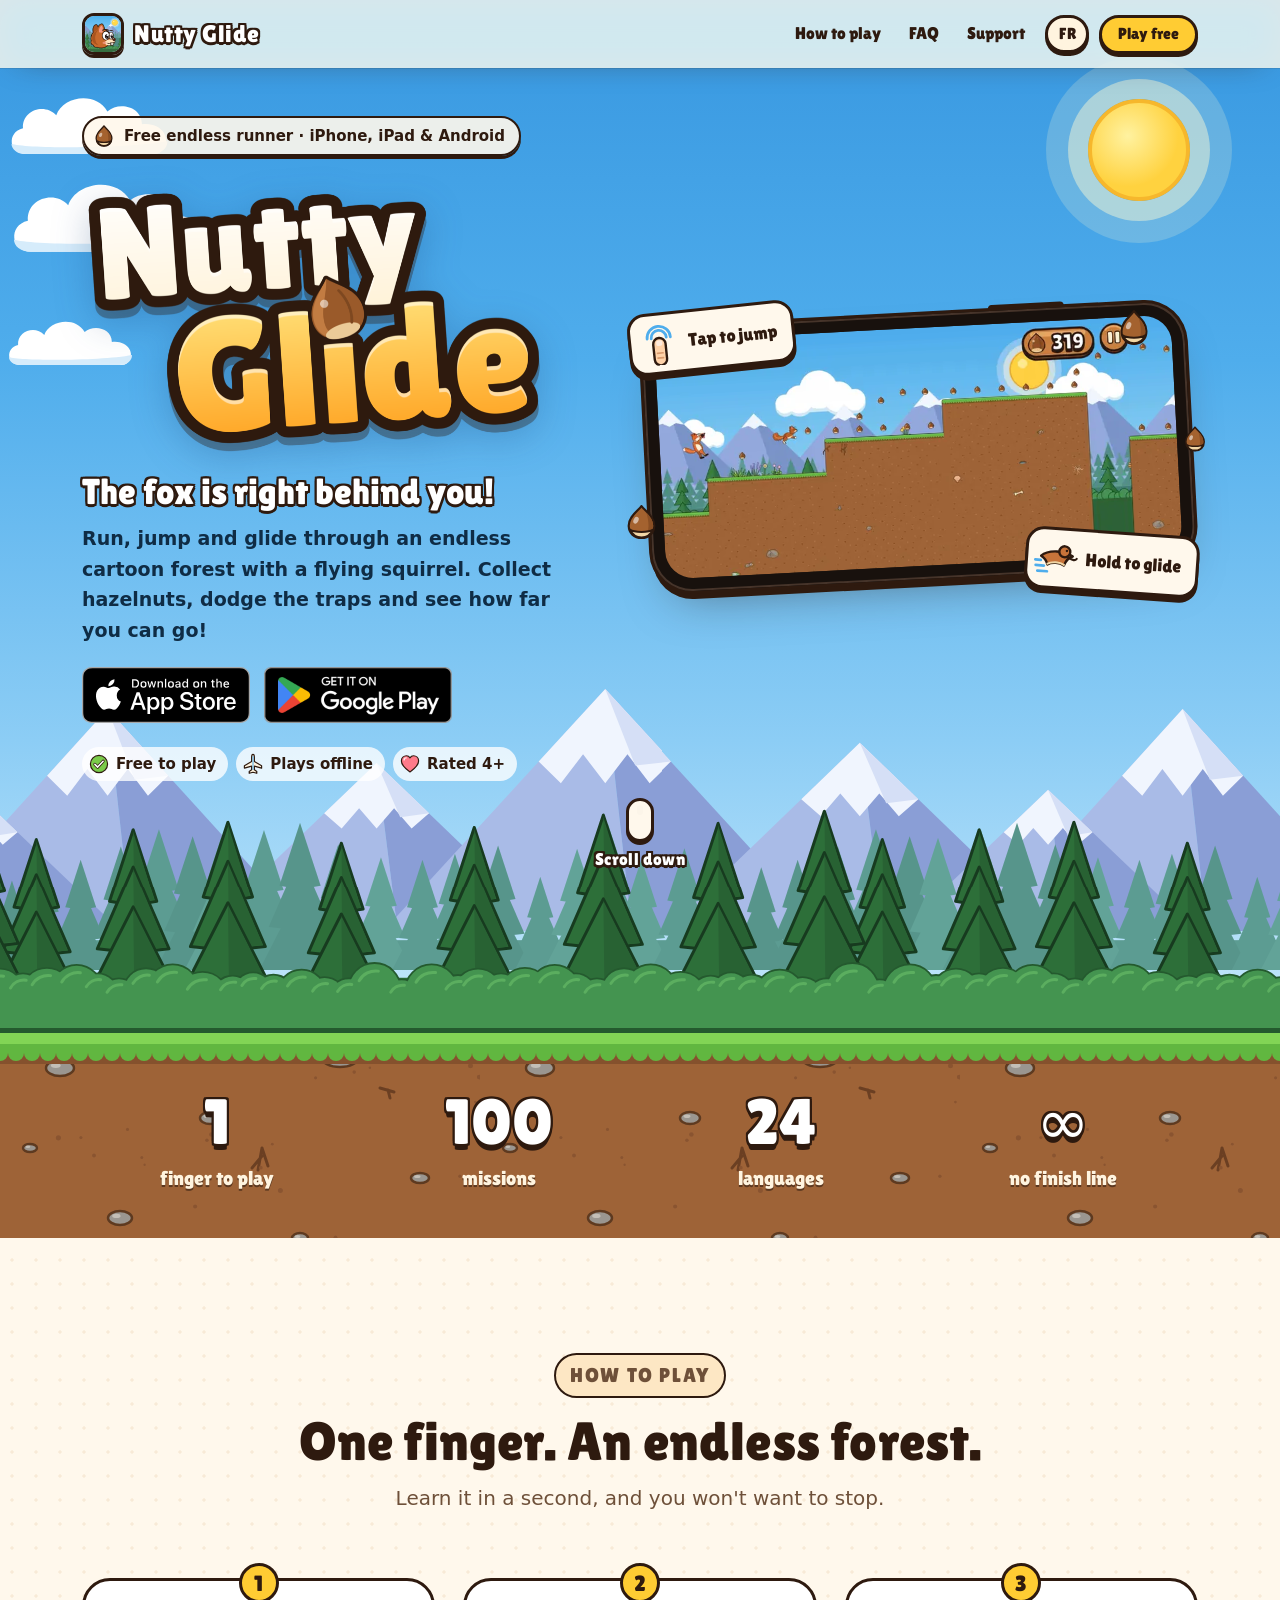
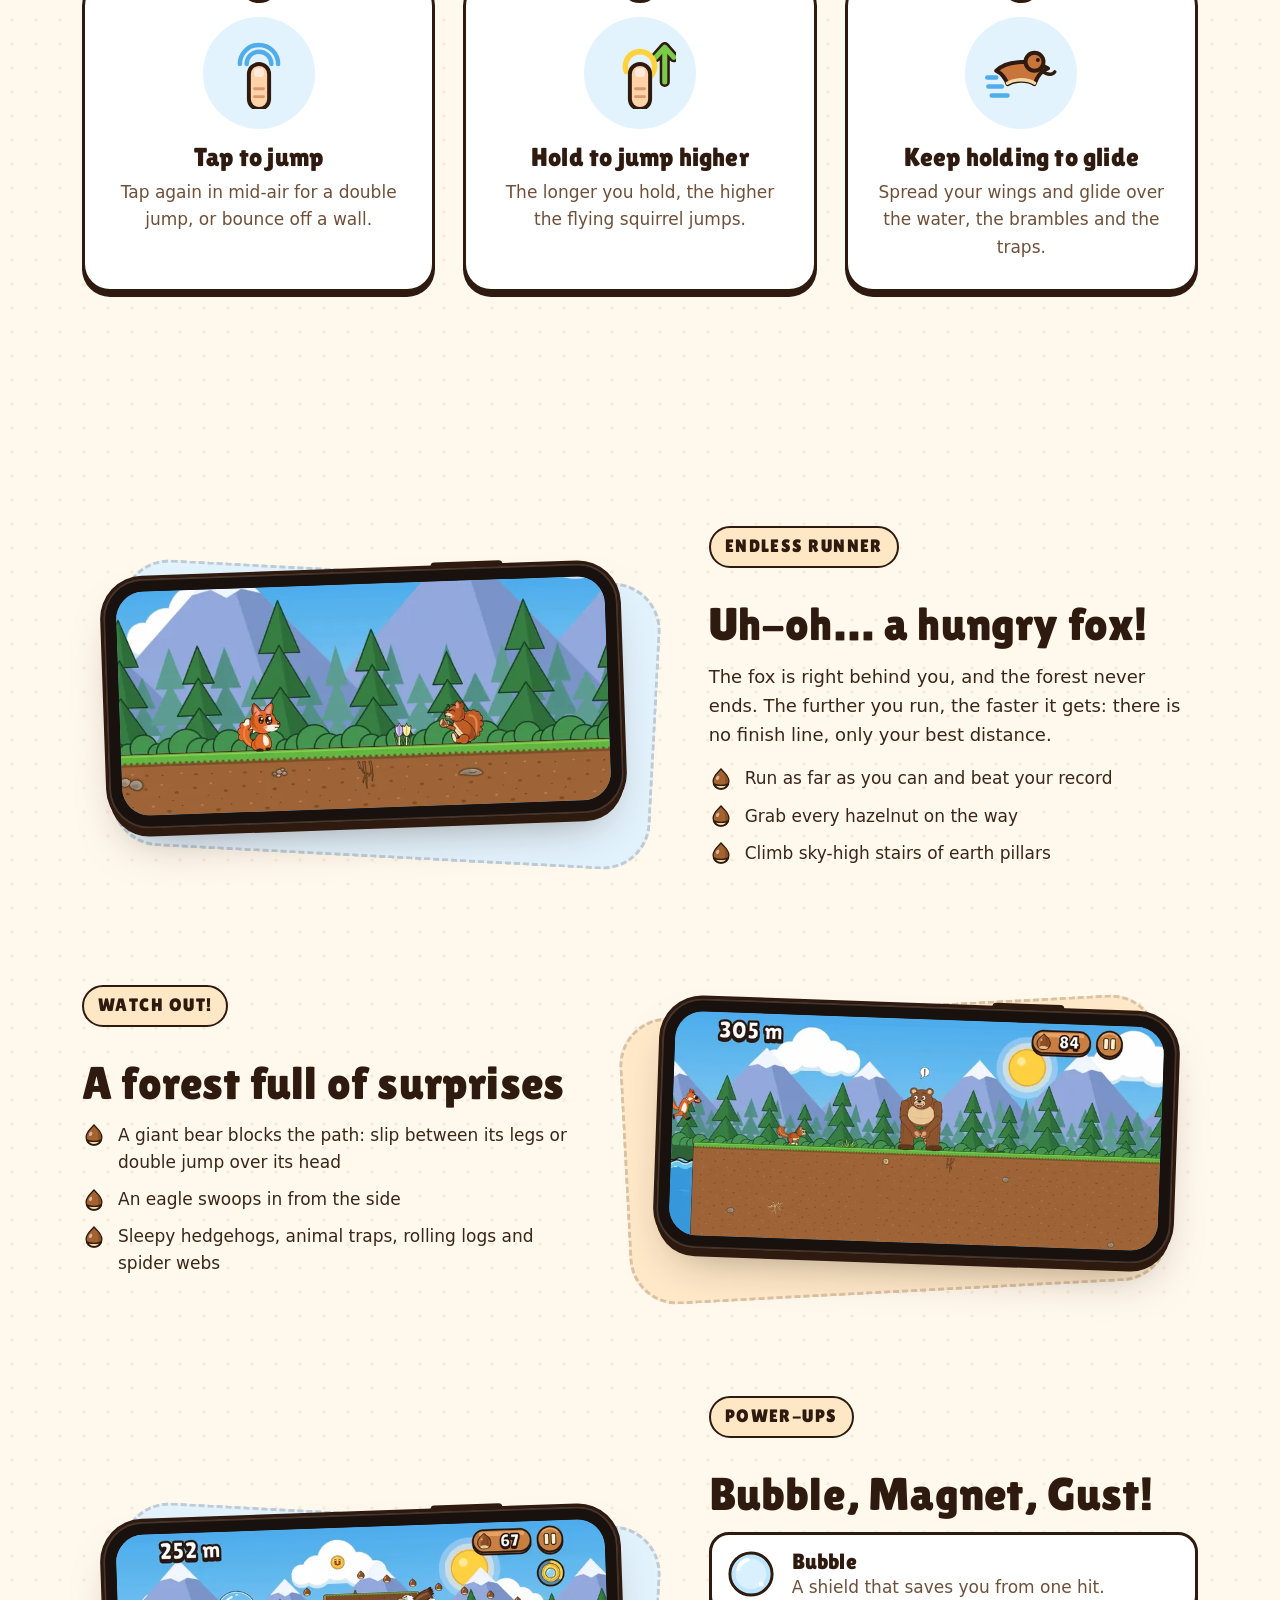
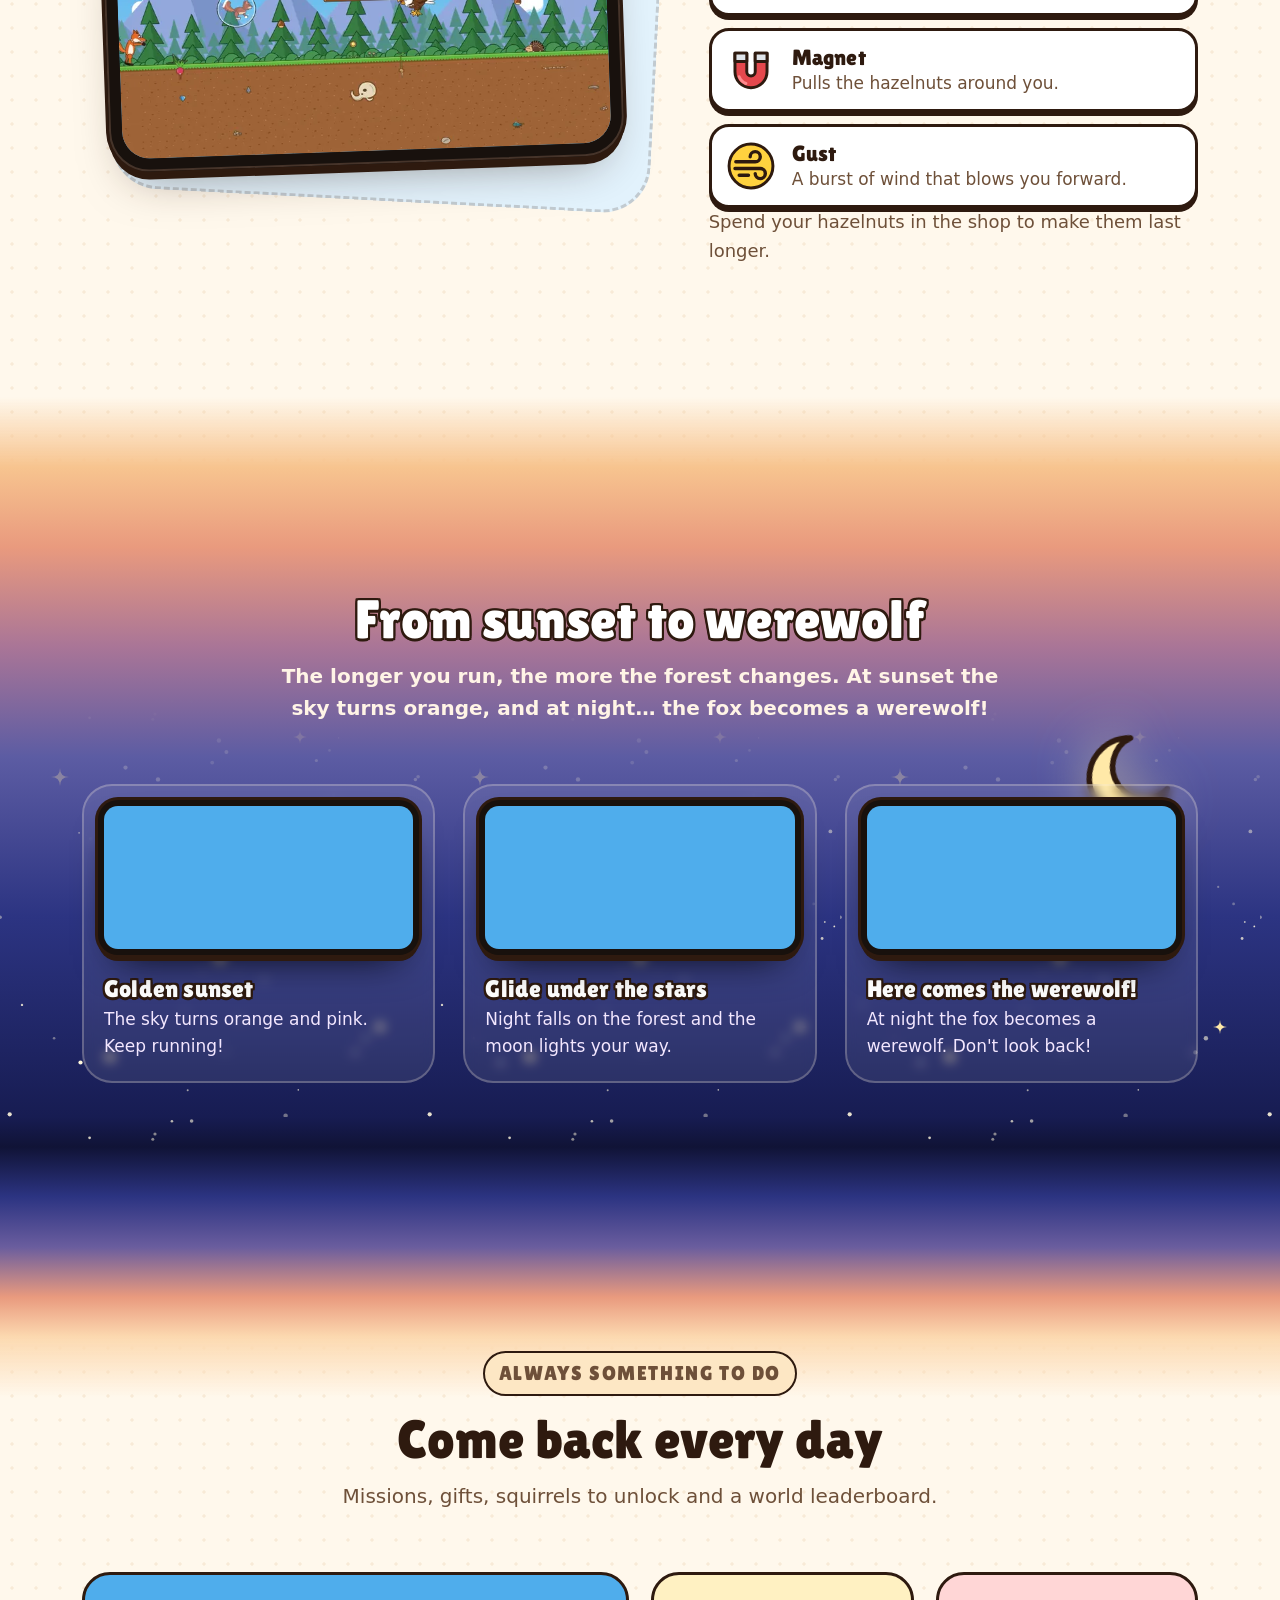
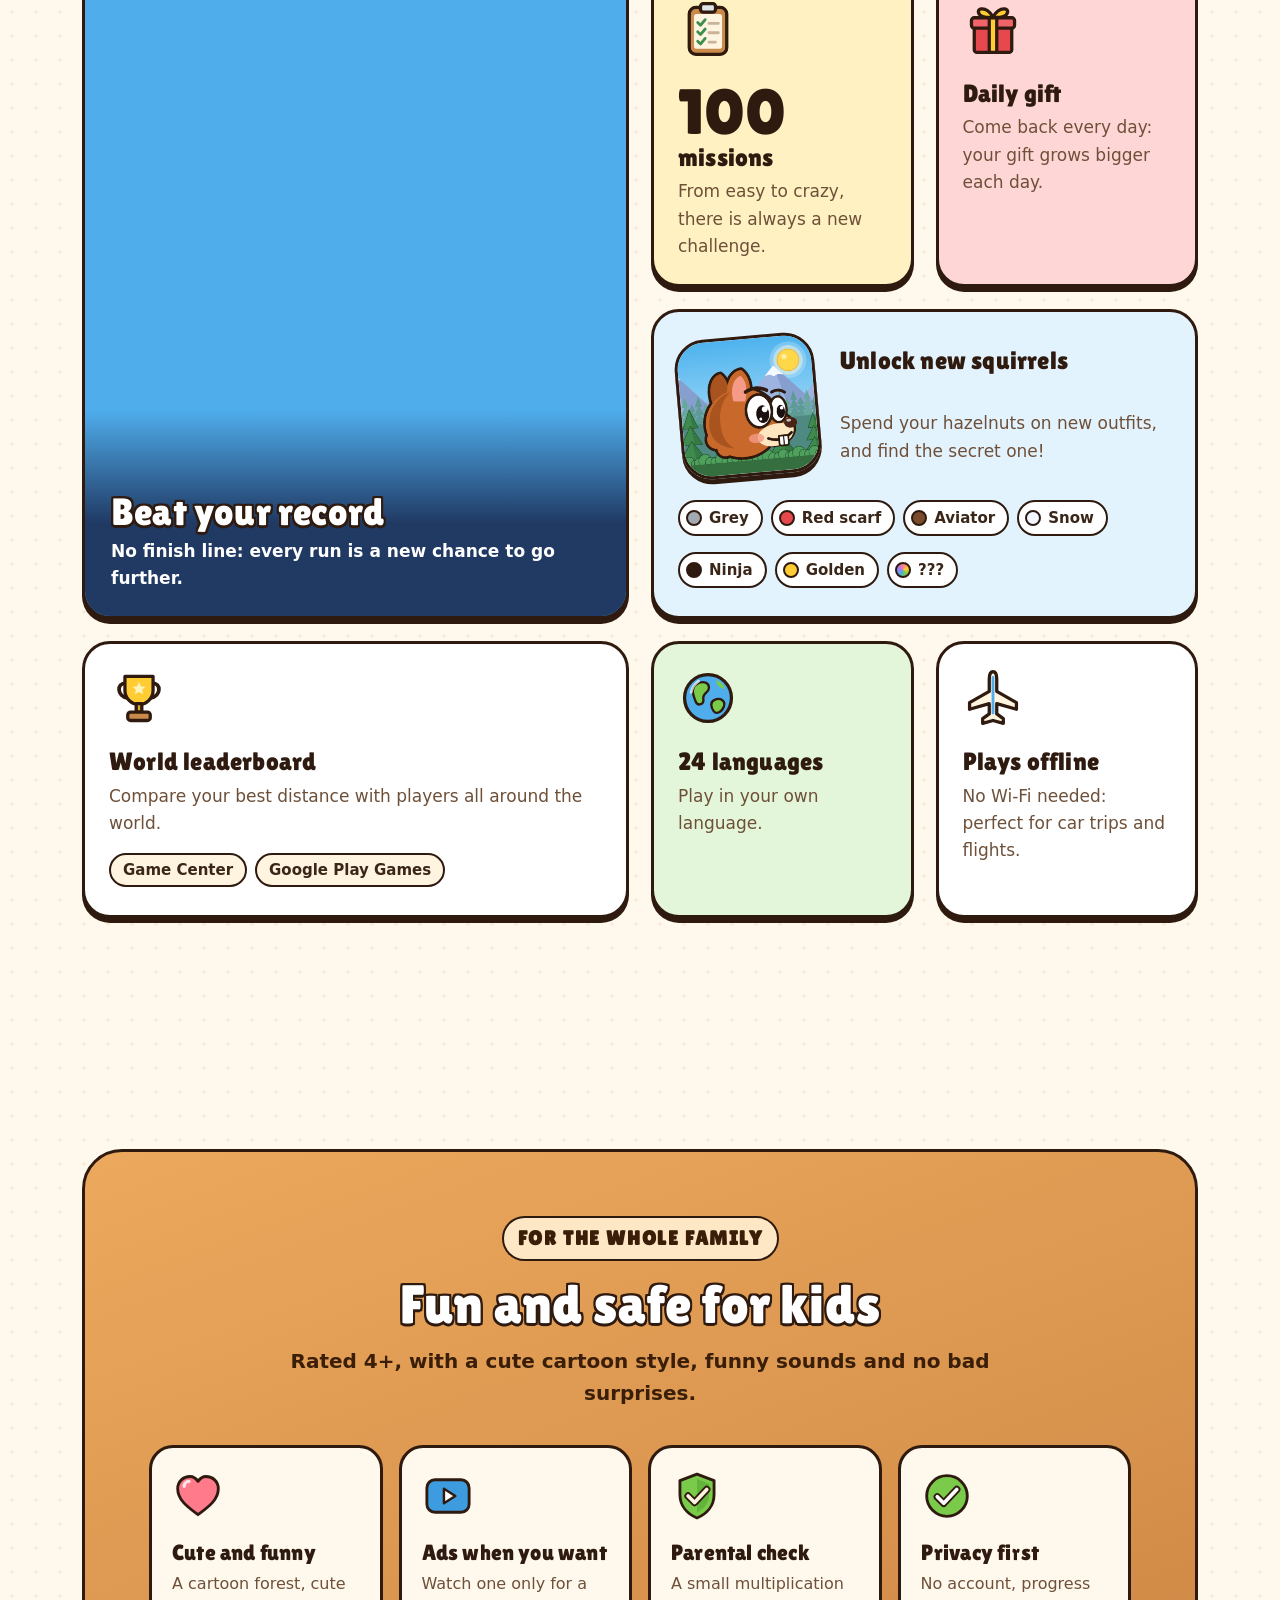
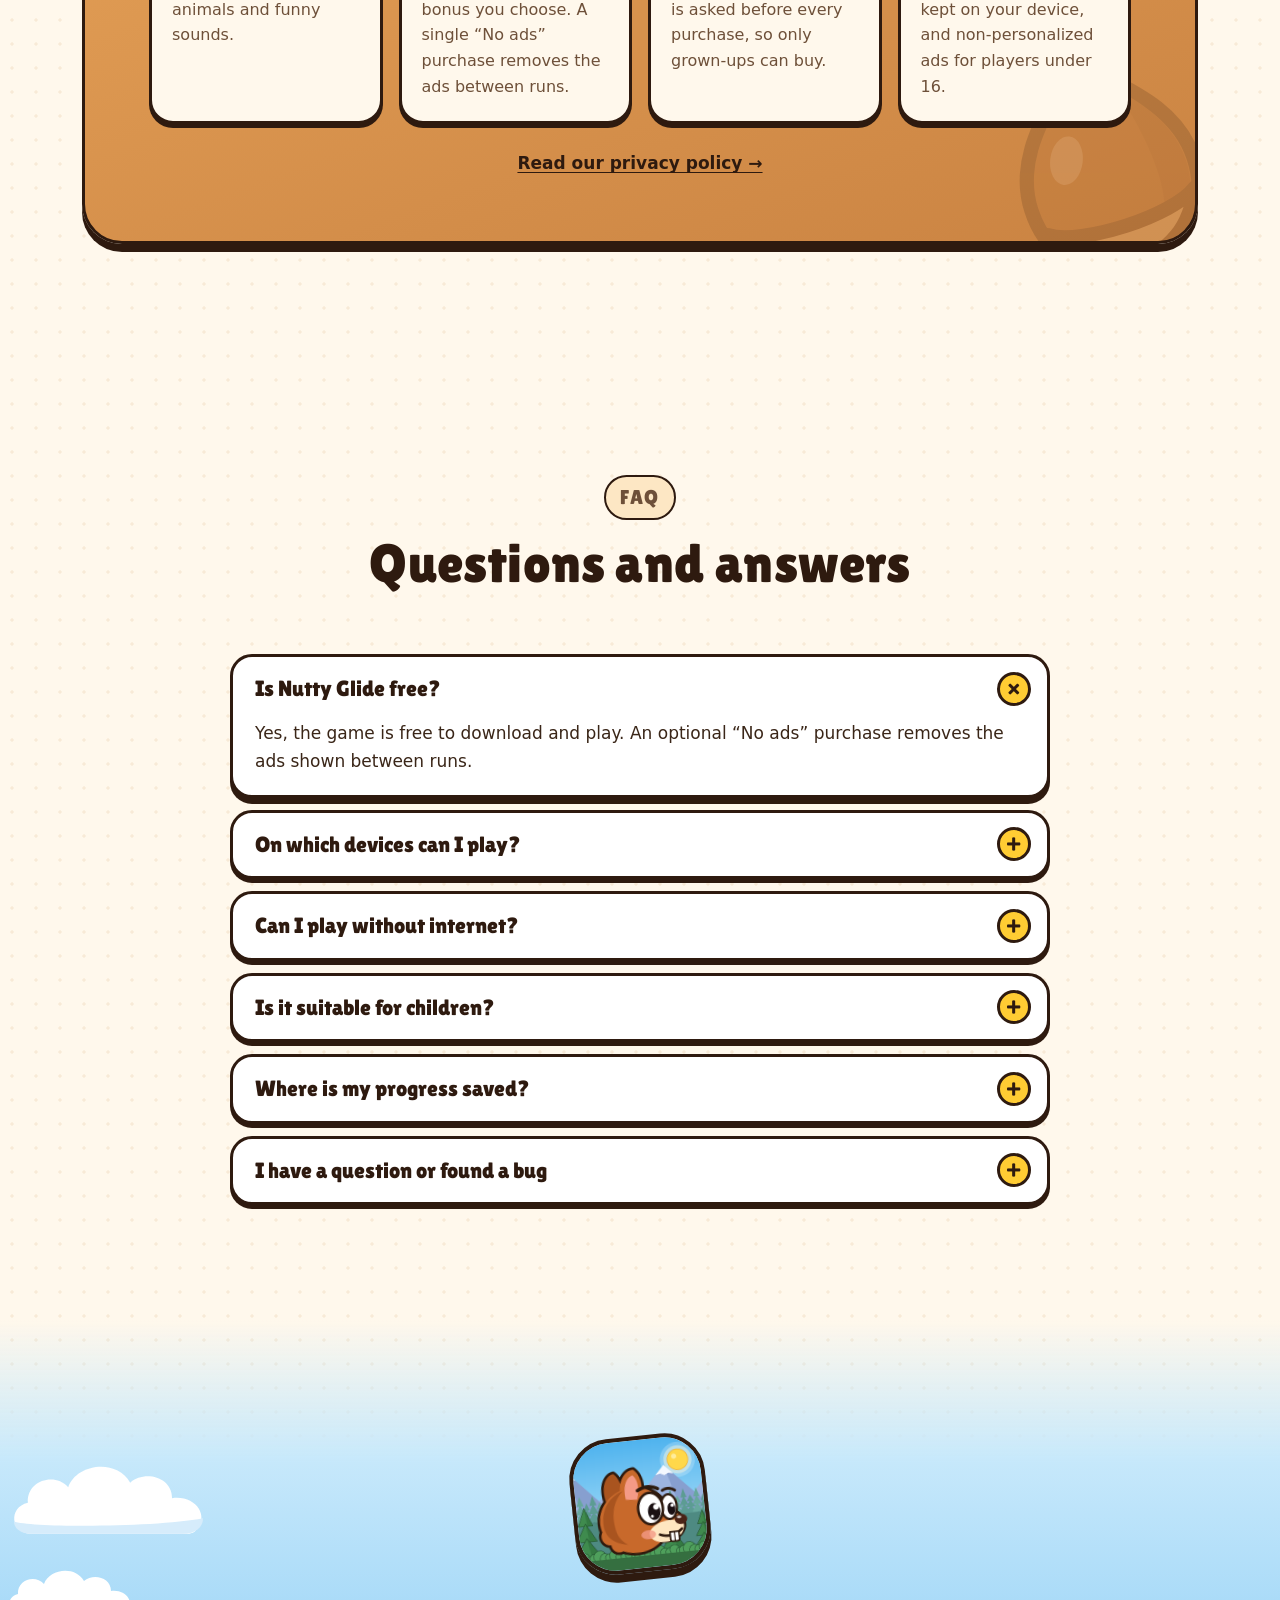
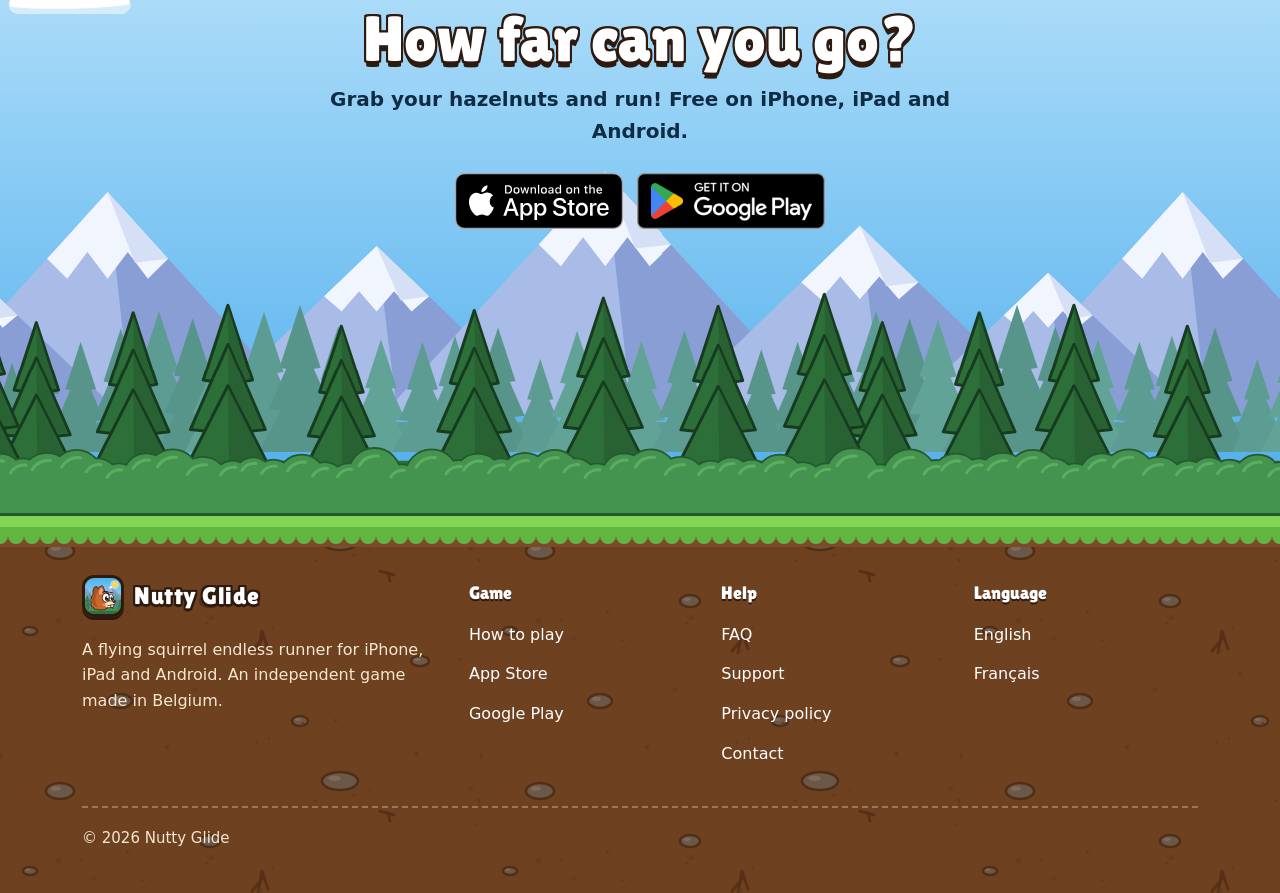
==== commit 472abc4a: "Home: add an animated scroll hint at the bottom of the first screen A mouse with a rolling wheel on " ====
--- a/index.html
+++ b/index.html
@@ -92,6 +92,13 @@
         <div class="layer l-near"></div>
         <div class="layer l-bush"></div>
       </div>
+
+      <a class="scroll-hint" href="#how">
+        <span class="hint-body">
+          <span class="hint-icon" aria-hidden="true"></span>
+          <span class="hint-label">Scroll down</span>
+        </span>
+      </a>
     </section>
 
     <section class="ground" aria-label="The game in numbers">
--- a/style.css
+++ b/style.css
@@ -710,6 +710,176 @@
   }
 }
 
+/* Scroll hint: a little mouse (an arrow on touch screens) at the bottom of the first screen.
+   It scrolls away with the hero, and fades out as soon as the page moves where supported. */
+.scroll-hint {
+  position: absolute;
+  z-index: 3;
+  inset-inline: 0;
+  top: calc(100vh - 108px);
+  top: min(calc(100svh - 108px), calc(100% - 108px));
+  width: max-content;
+  margin-inline: auto;
+  padding: 6px 10px;
+  font-family: var(--display);
+  font-size: 17px;
+  line-height: 1;
+  letter-spacing: 0.02em;
+  color: #fff;
+  text-decoration: none;
+  text-shadow: var(--outline-text);
+}
+
+.hint-body {
+  display: flex;
+  flex-direction: column;
+  align-items: center;
+  gap: 9px;
+}
+
+.hint-icon {
+  position: relative;
+  display: block;
+  width: 28px;
+  height: 44px;
+  background: var(--paper);
+  border: var(--line);
+  border-radius: 16px;
+  box-shadow: 0 3px 0 var(--ink);
+  transition: translate 0.15s ease, box-shadow 0.15s ease;
+}
+
+.hint-icon::before {
+  content: "";
+  position: absolute;
+  top: 6px;
+  left: 50%;
+  width: 6px;
+  height: 10px;
+  margin-left: -3px;
+  background: var(--ink);
+  border-radius: 3px;
+  animation: wheel 1.6s ease-in-out infinite;
+}
+
+.scroll-hint:hover .hint-icon {
+  translate: 0 2px;
+  box-shadow: 0 1px 0 var(--ink);
+}
+
+@keyframes wheel {
+  0% {
+    opacity: 0;
+    transform: translateY(-2px);
+  }
+
+  25%,
+  65% {
+    opacity: 1;
+  }
+
+  100% {
+    opacity: 0;
+    transform: translateY(13px);
+  }
+}
+
+/* Touch screens and small windows: an arrow instead of the mouse */
+@media (hover: none), (pointer: coarse), (max-width: 620px), (max-height: 500px) {
+  .hint-icon {
+    width: 42px;
+    height: 42px;
+    border-radius: 50%;
+  }
+
+  .hint-icon::before {
+    top: 8px;
+    width: 13px;
+    height: 13px;
+    margin-left: -6.5px;
+    background: none;
+    border: solid var(--ink);
+    border-width: 0 3.5px 3.5px 0;
+    border-radius: 0 0 3px;
+    rotate: 45deg;
+    animation-name: chevron;
+  }
+
+  @keyframes chevron {
+    50% {
+      translate: 0 6px;
+    }
+  }
+}
+
+/* Phones: the first screen ends on the buttons, so the hint becomes a small sticker that lets taps through */
+@media (max-width: 620px), (max-height: 500px) {
+  .scroll-hint {
+    top: calc(100vh - 64px);
+    top: min(calc(100svh - 64px), calc(100% - 64px));
+    padding: 0;
+    font-size: 16px;
+    color: var(--ink);
+    text-shadow: none;
+    pointer-events: none;
+    border-radius: 999px;
+  }
+
+  .hint-body {
+    flex-direction: row;
+    gap: 8px;
+    padding: 4px 16px 4px 4px;
+    background: var(--paper);
+    border: var(--line);
+    border-radius: 999px;
+    box-shadow: var(--pop);
+  }
+
+  .hint-icon {
+    width: 32px;
+    height: 32px;
+    background: var(--yellow);
+    border-width: 2.5px;
+    box-shadow: none;
+  }
+
+  .hint-icon::before {
+    top: 4px;
+    width: 10px;
+    height: 10px;
+    margin-left: -5px;
+    border-width: 0 3px 3px 0;
+  }
+}
+
+@media (prefers-reduced-motion: no-preference) {
+  .hint-body {
+    animation: hint-in 0.6s 1.3s ease-out both;
+  }
+}
+
+@keyframes hint-in {
+  from {
+    opacity: 0;
+    transform: translateY(12px);
+  }
+}
+
+@supports (animation-timeline: scroll()) {
+  .scroll-hint {
+    animation: hint-out linear both;
+    animation-timeline: scroll(root);
+    animation-range: 0 160px;
+  }
+
+  @keyframes hint-out {
+    to {
+      opacity: 0;
+      visibility: hidden;
+    }
+  }
+}
+
 /* ---------- Ground band with the numbers ---------- */
 .ground {
   position: relative;
